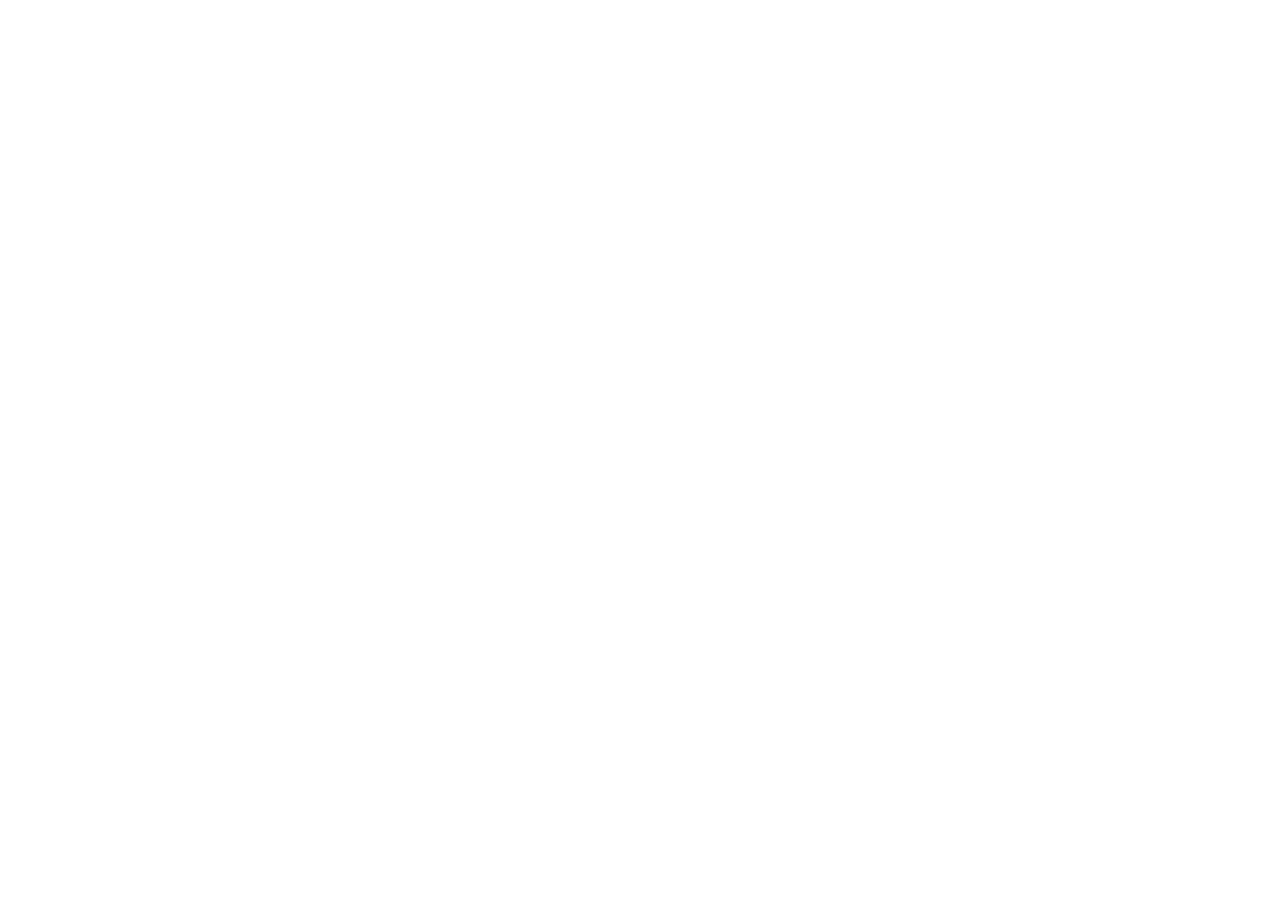
==== index.html @ 2840e65f "提交文件" ====
<!DOCTYPE html>
<html lang="en">
<head>
  <meta charset="UTF-8">
  <meta http-equiv="X-UA-Compatible" content="IE=edge">
  <meta name="viewport" content="width=device-width, initial-scale=1.0">
  <title>Document</title>
</head>
<body>
  
</body>
</html>
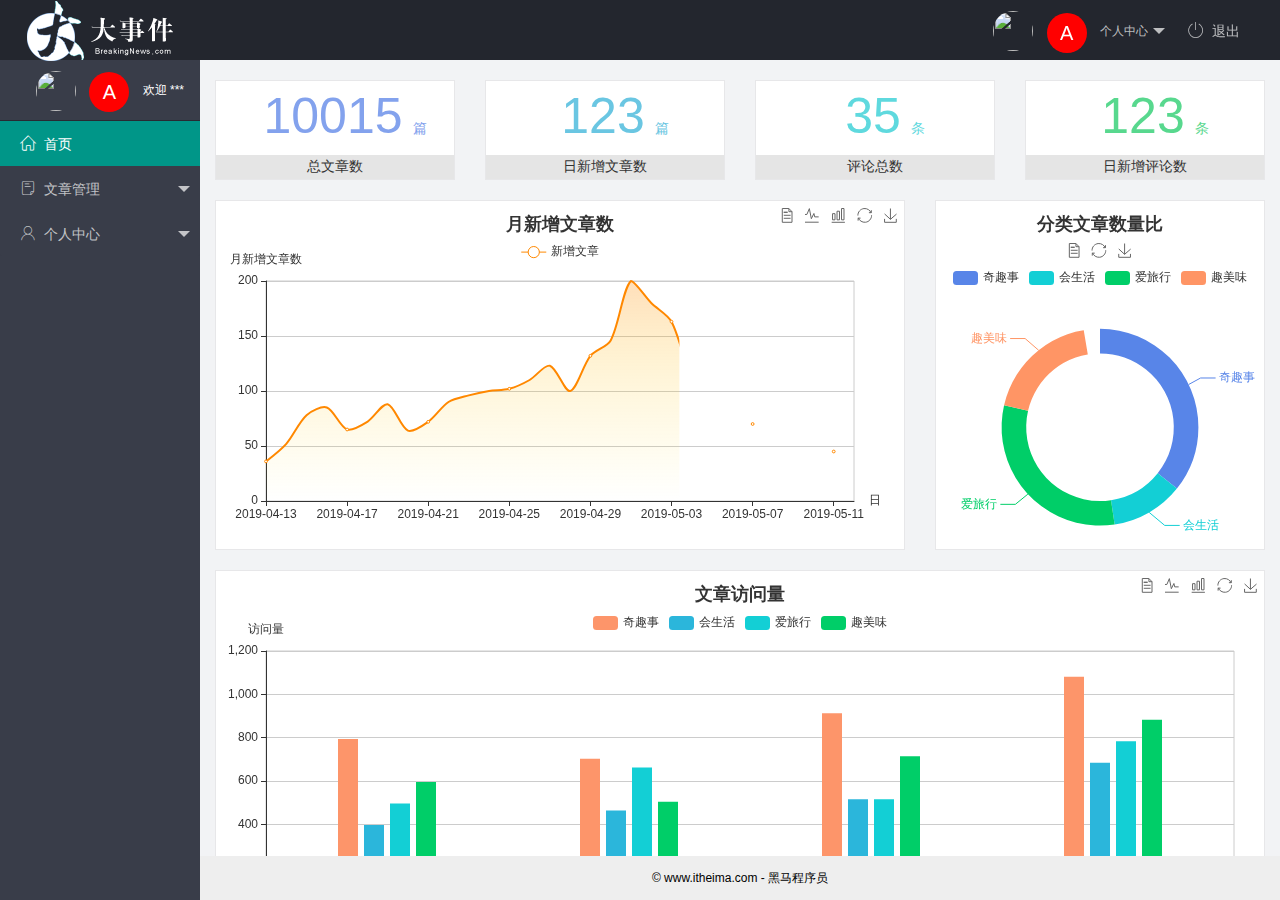
==== commit 682df6d6: "完成了主页功能的开发" ====
--- a/index.html
+++ b/index.html
@@ -1,12 +1,106 @@
 <!DOCTYPE html>
 <html lang="en">
+
 <head>
-  <meta charset="UTF-8">
-  <meta http-equiv="X-UA-Compatible" content="IE=edge">
-  <meta name="viewport" content="width=device-width, initial-scale=1.0">
-  <title>Document</title>
+  <meta charset="UTF-8" />
+  <meta name="viewport" content="width=device-width, initial-scale=1.0" />
+  <title>后台主页</title>
+  <!-- 导入 layui 的样式表 -->
+  <link rel="stylesheet" href="/assets/lib/layui/css/layui.css" />
+  <!-- 导入第三方图标库 -->
+  <link rel="stylesheet" href="/assets/fonts/iconfont.css" />
+  <!-- 导入自己的样式表 -->
+  <link rel="stylesheet" href="/assets/css/index.css" />
 </head>
-<body>
-  
+
+<body class="layui-layout-body">
+  <div class="layui-layout layui-layout-admin">
+    <div class="layui-header">
+      <div class="layui-logo">
+        <img src="/assets/images/logo.png" alt="" />
+      </div>
+      <!-- 头部区域（可配合layui已有的水平导航） -->
+      <ul class="layui-nav layui-layout-right">
+        <li class="layui-nav-item">
+          <a href="javascript:;" class="userinfo">
+            <img src="http://t.cn/RCzsdCq" class="layui-nav-img" />
+            <span class="text-avatar">A</span>
+            个人中心
+          </a>
+          <dl class="layui-nav-child">
+            <dd><a href="">基本资料</a></dd>
+            <dd><a href="">更换头像</a></dd>
+            <dd><a href="">重置密码</a></dd>
+          </dl>
+        </li>
+        <li class="layui-nav-item">
+          <a href="javascript:;" id="btnLogout"><span class="iconfont icon-tuichu"></span>退出</a>
+        </li>
+      </ul>
+    </div>
+
+    <div class="layui-side layui-bg-black">
+      <div class="layui-side-scroll">
+        <div class="userinfo">
+          <img src="http://t.cn/RCzsdCq" class="layui-nav-img" />
+          <span class="text-avatar">A</span>
+          <span id="welcome">欢迎 ***</span>
+        </div>
+        <!-- 左侧导航区域（可配合layui已有的垂直导航） -->
+        <ul class="layui-nav layui-nav-tree" lay-shrink="all">
+          <li class="layui-nav-item layui-this">
+            <a href="/home/dashboard.html" target="fm"><span class="iconfont icon-home"></span>首页</a>
+          </li>
+          <li class="layui-nav-item">
+            <a class="" href="javascript:;"><span class="iconfont icon-16"></span>文章管理</a>
+            <dl class="layui-nav-child">
+              <dd>
+                <a href="javascript:;"><i class="layui-icon layui-icon-app"></i>文章类别</a>
+              </dd>
+              <dd>
+                <a href="javascript:;"><i class="layui-icon layui-icon-app"></i>文章列表</a>
+              </dd>
+              <dd>
+                <a href="javascript:;"><i class="layui-icon layui-icon-app"></i>发布文章</a>
+              </dd>
+            </dl>
+          </li>
+          <li class="layui-nav-item">
+            <a href="javascript:;"><span class="iconfont icon-user"></span>个人中心</a>
+            <dl class="layui-nav-child">
+              <dd>
+                <a href="javascript:;"><i class="layui-icon layui-icon-app"></i>基本资料</a>
+              </dd>
+              <dd>
+                <a href="javascript:;"><i class="layui-icon layui-icon-app"></i>更换头像</a>
+              </dd>
+              <dd>
+                <a href="javascript:;"><i class="layui-icon layui-icon-app"></i>重置密码</a>
+              </dd>
+            </dl>
+          </li>
+        </ul>
+      </div>
+    </div>
+
+    <div class="layui-body">
+      <!-- 内容主体区域 -->
+      <iframe name="fm" src="/home/dashboard.html" frameborder="0"></iframe>
+    </div>
+
+    <div class="layui-footer">
+      <!-- 底部固定区域 -->
+      © www.itheima.com - 黑马程序员
+    </div>
+  </div>
+  <!-- 导入 layui 的JS文件 -->
+  <script src="/assets/lib/layui/layui.all.js"></script>
+  <!-- 导入JQuery文件 -->
+  <script src="/assets/lib/jquery.js"></script>
+  <!-- 导入APIJS -->
+  <script src="/assets/js/baseAPI.js"></script>
+  <!-- 导入自己的JS文件 -->
+  <script src="/assets/js/index.js"></script>
 </body>
+
 </html>--- a/assets/lib/layui/css/layui.css
+++ b/assets/lib/layui/css/layui.css
@@ -0,0 +1,2 @@
+/** layui-v2.5.5 MIT License By https://www.layui.com */
+ .layui-inline,img{display:inline-block;vertical-align:middle}h1,h2,h3,h4,h5,h6{font-weight:400}.layui-edge,.layui-header,.layui-inline,.layui-main{position:relative}.layui-body,.layui-edge,.layui-elip{overflow:hidden}.layui-btn,.layui-edge,.layui-inline,img{vertical-align:middle}.layui-btn,.layui-disabled,.layui-icon,.layui-unselect{-moz-user-select:none;-webkit-user-select:none;-ms-user-select:none}.layui-elip,.layui-form-checkbox span,.layui-form-pane .layui-form-label{text-overflow:ellipsis;white-space:nowrap}.layui-breadcrumb,.layui-tree-btnGroup{visibility:hidden}blockquote,body,button,dd,div,dl,dt,form,h1,h2,h3,h4,h5,h6,input,li,ol,p,pre,td,textarea,th,ul{margin:0;padding:0;-webkit-tap-highlight-color:rgba(0,0,0,0)}a:active,a:hover{outline:0}img{border:none}li{list-style:none}table{border-collapse:collapse;border-spacing:0}h4,h5,h6{font-size:100%}button,input,optgroup,option,select,textarea{font-family:inherit;font-size:inherit;font-style:inherit;font-weight:inherit;outline:0}pre{white-space:pre-wrap;white-space:-moz-pre-wrap;white-space:-pre-wrap;white-space:-o-pre-wrap;word-wrap:break-word}body{line-height:24px;font:14px Helvetica Neue,Helvetica,PingFang SC,Tahoma,Arial,sans-serif}hr{height:1px;margin:10px 0;border:0;clear:both}a{color:#333;text-decoration:none}a:hover{color:#777}a cite{font-style:normal;*cursor:pointer}.layui-border-box,.layui-border-box *{box-sizing:border-box}.layui-box,.layui-box *{box-sizing:content-box}.layui-clear{clear:both;*zoom:1}.layui-clear:after{content:'\20';clear:both;*zoom:1;display:block;height:0}.layui-inline{*display:inline;*zoom:1}.layui-edge{display:inline-block;width:0;height:0;border-width:6px;border-style:dashed;border-color:transparent}.layui-edge-top{top:-4px;border-bottom-color:#999;border-bottom-style:solid}.layui-edge-right{border-left-color:#999;border-left-style:solid}.layui-edge-bottom{top:2px;border-top-color:#999;border-top-style:solid}.layui-edge-left{border-right-color:#999;border-right-style:solid}.layui-disabled,.layui-disabled:hover{color:#d2d2d2!important;cursor:not-allowed!important}.layui-circle{border-radius:100%}.layui-show{display:block!important}.layui-hide{display:none!important}@font-face{font-family:layui-icon;src:url(../font/iconfont.eot?v=250);src:url(../font/iconfont.eot?v=250#iefix) format('embedded-opentype'),url(../font/iconfont.woff2?v=250) format('woff2'),url(../font/iconfont.woff?v=250) format('woff'),url(../font/iconfont.ttf?v=250) format('truetype'),url(../font/iconfont.svg?v=250#layui-icon) format('svg')}.layui-icon{font-family:layui-icon!important;font-size:16px;font-style:normal;-webkit-font-smoothing:antialiased;-moz-osx-font-smoothing:grayscale}.layui-icon-reply-fill:before{content:"\e611"}.layui-icon-set-fill:before{content:"\e614"}.layui-icon-menu-fill:before{content:"\e60f"}.layui-icon-search:before{content:"\e615"}.layui-icon-share:before{content:"\e641"}.layui-icon-set-sm:before{content:"\e620"}.layui-icon-engine:before{content:"\e628"}.layui-icon-close:before{content:"\1006"}.layui-icon-close-fill:before{content:"\1007"}.layui-icon-chart-screen:before{content:"\e629"}.layui-icon-star:before{content:"\e600"}.layui-icon-circle-dot:before{content:"\e617"}.layui-icon-chat:before{content:"\e606"}.layui-icon-release:before{content:"\e609"}.layui-icon-list:before{content:"\e60a"}.layui-icon-chart:before{content:"\e62c"}.layui-icon-ok-circle:before{content:"\1005"}.layui-icon-layim-theme:before{content:"\e61b"}.layui-icon-table:before{content:"\e62d"}.layui-icon-right:before{content:"\e602"}.layui-icon-left:before{content:"\e603"}.layui-icon-cart-simple:before{content:"\e698"}.layui-icon-face-cry:before{content:"\e69c"}.layui-icon-face-smile:before{content:"\e6af"}.layui-icon-survey:before{content:"\e6b2"}.layui-icon-tree:before{content:"\e62e"}.layui-icon-upload-circle:before{content:"\e62f"}.layui-icon-add-circle:before{content:"\e61f"}.layui-icon-download-circle:before{content:"\e601"}.layui-icon-templeate-1:before{content:"\e630"}.layui-icon-util:before{content:"\e631"}.layui-icon-face-surprised:before{content:"\e664"}.layui-icon-edit:before{content:"\e642"}.layui-icon-speaker:before{content:"\e645"}.layui-icon-down:before{content:"\e61a"}.layui-icon-file:before{content:"\e621"}.layui-icon-layouts:before{content:"\e632"}.layui-icon-rate-half:before{content:"\e6c9"}.layui-icon-add-circle-fine:before{content:"\e608"}.layui-icon-prev-circle:before{content:"\e633"}.layui-icon-read:before{content:"\e705"}.layui-icon-404:before{content:"\e61c"}.layui-icon-carousel:before{content:"\e634"}.layui-icon-help:before{content:"\e607"}.layui-icon-code-circle:before{content:"\e635"}.layui-icon-water:before{content:"\e636"}.layui-icon-username:before{content:"\e66f"}.layui-icon-find-fill:before{content:"\e670"}.layui-icon-about:before{content:"\e60b"}.layui-icon-location:before{content:"\e715"}.layui-icon-up:before{content:"\e619"}.layui-icon-pause:before{content:"\e651"}.layui-icon-date:before{content:"\e637"}.layui-icon-layim-uploadfile:before{content:"\e61d"}.layui-icon-delete:before{content:"\e640"}.layui-icon-play:before{content:"\e652"}.layui-icon-top:before{content:"\e604"}.layui-icon-friends:before{content:"\e612"}.layui-icon-refresh-3:before{content:"\e9aa"}.layui-icon-ok:before{content:"\e605"}.layui-icon-layer:before{content:"\e638"}.layui-icon-face-smile-fine:before{content:"\e60c"}.layui-icon-dollar:before{content:"\e659"}.layui-icon-group:before{content:"\e613"}.layui-icon-layim-download:before{content:"\e61e"}.layui-icon-picture-fine:before{content:"\e60d"}.layui-icon-link:before{content:"\e64c"}.layui-icon-diamond:before{content:"\e735"}.layui-icon-log:before{content:"\e60e"}.layui-icon-rate-solid:before{content:"\e67a"}.layui-icon-fonts-del:before{content:"\e64f"}.layui-icon-unlink:before{content:"\e64d"}.layui-icon-fonts-clear:before{content:"\e639"}.layui-icon-triangle-r:before{content:"\e623"}.layui-icon-circle:before{content:"\e63f"}.layui-icon-radio:before{content:"\e643"}.layui-icon-align-center:before{content:"\e647"}.layui-icon-align-right:before{content:"\e648"}.layui-icon-align-left:before{content:"\e649"}.layui-icon-loading-1:before{content:"\e63e"}.layui-icon-return:before{content:"\e65c"}.layui-icon-fonts-strong:before{content:"\e62b"}.layui-icon-upload:before{content:"\e67c"}.layui-icon-dialogue:before{content:"\e63a"}.layui-icon-video:before{content:"\e6ed"}.layui-icon-headset:before{content:"\e6fc"}.layui-icon-cellphone-fine:before{content:"\e63b"}.layui-icon-add-1:before{content:"\e654"}.layui-icon-face-smile-b:before{content:"\e650"}.layui-icon-fonts-html:before{content:"\e64b"}.layui-icon-form:before{content:"\e63c"}.layui-icon-cart:before{content:"\e657"}.layui-icon-camera-fill:before{content:"\e65d"}.layui-icon-tabs:before{content:"\e62a"}.layui-icon-fonts-code:before{content:"\e64e"}.layui-icon-fire:before{content:"\e756"}.layui-icon-set:before{content:"\e716"}.layui-icon-fonts-u:before{content:"\e646"}.layui-icon-triangle-d:before{content:"\e625"}.layui-icon-tips:before{content:"\e702"}.layui-icon-picture:before{content:"\e64a"}.layui-icon-more-vertical:before{content:"\e671"}.layui-icon-flag:before{content:"\e66c"}.layui-icon-loading:before{content:"\e63d"}.layui-icon-fonts-i:before{content:"\e644"}.layui-icon-refresh-1:before{content:"\e666"}.layui-icon-rmb:before{content:"\e65e"}.layui-icon-home:before{content:"\e68e"}.layui-icon-user:before{content:"\e770"}.layui-icon-notice:before{content:"\e667"}.layui-icon-login-weibo:before{content:"\e675"}.layui-icon-voice:before{content:"\e688"}.layui-icon-upload-drag:before{content:"\e681"}.layui-icon-login-qq:before{content:"\e676"}.layui-icon-snowflake:before{content:"\e6b1"}.layui-icon-file-b:before{content:"\e655"}.layui-icon-template:before{content:"\e663"}.layui-icon-auz:before{content:"\e672"}.layui-icon-console:before{content:"\e665"}.layui-icon-app:before{content:"\e653"}.layui-icon-prev:before{content:"\e65a"}.layui-icon-website:before{content:"\e7ae"}.layui-icon-next:before{content:"\e65b"}.layui-icon-component:before{content:"\e857"}.layui-icon-more:before{content:"\e65f"}.layui-icon-login-wechat:before{content:"\e677"}.layui-icon-shrink-right:before{content:"\e668"}.layui-icon-spread-left:before{content:"\e66b"}.layui-icon-camera:before{content:"\e660"}.layui-icon-note:before{content:"\e66e"}.layui-icon-refresh:before{content:"\e669"}.layui-icon-female:before{content:"\e661"}.layui-icon-male:before{content:"\e662"}.layui-icon-password:before{content:"\e673"}.layui-icon-senior:before{content:"\e674"}.layui-icon-theme:before{content:"\e66a"}.layui-icon-tread:before{content:"\e6c5"}.layui-icon-praise:before{content:"\e6c6"}.layui-icon-star-fill:before{content:"\e658"}.layui-icon-rate:before{content:"\e67b"}.layui-icon-template-1:before{content:"\e656"}.layui-icon-vercode:before{content:"\e679"}.layui-icon-cellphone:before{content:"\e678"}.layui-icon-screen-full:before{content:"\e622"}.layui-icon-screen-restore:before{content:"\e758"}.layui-icon-cols:before{content:"\e610"}.layui-icon-export:before{content:"\e67d"}.layui-icon-print:before{content:"\e66d"}.layui-icon-slider:before{content:"\e714"}.layui-icon-addition:before{content:"\e624"}.layui-icon-subtraction:before{content:"\e67e"}.layui-icon-service:before{content:"\e626"}.layui-icon-transfer:before{content:"\e691"}.layui-main{width:1140px;margin:0 auto}.layui-header{z-index:1000;height:60px}.layui-header a:hover{transition:all .5s;-webkit-transition:all .5s}.layui-side{position:fixed;left:0;top:0;bottom:0;z-index:999;width:200px;overflow-x:hidden}.layui-side-scroll{position:relative;width:220px;height:100%;overflow-x:hidden}.layui-body{position:absolute;left:200px;right:0;top:0;bottom:0;z-index:998;width:auto;overflow-y:auto;box-sizing:border-box}.layui-layout-body{overflow:hidden}.layui-layout-admin .layui-header{background-color:#23262E}.layui-layout-admin .layui-side{top:60px;width:200px;overflow-x:hidden}.layui-layout-admin .layui-body{position:fixed;top:60px;bottom:44px}.layui-layout-admin .layui-main{width:auto;margin:0 15px}.layui-layout-admin .layui-footer{position:fixed;left:200px;right:0;bottom:0;height:44px;line-height:44px;padding:0 15px;background-color:#eee}.layui-layout-admin .layui-logo{position:absolute;left:0;top:0;width:200px;height:100%;line-height:60px;text-align:center;color:#009688;font-size:16px}.layui-layout-admin .layui-header .layui-nav{background:0 0}.layui-layout-left{position:absolute!important;left:200px;top:0}.layui-layout-right{position:absolute!important;right:0;top:0}.layui-container{position:relative;margin:0 auto;padding:0 15px;box-sizing:border-box}.layui-fluid{position:relative;margin:0 auto;padding:0 15px}.layui-row:after,.layui-row:before{content:'';display:block;clear:both}.layui-col-lg1,.layui-col-lg10,.layui-col-lg11,.layui-col-lg12,.layui-col-lg2,.layui-col-lg3,.layui-col-lg4,.layui-col-lg5,.layui-col-lg6,.layui-col-lg7,.layui-col-lg8,.layui-col-lg9,.layui-col-md1,.layui-col-md10,.layui-col-md11,.layui-col-md12,.layui-col-md2,.layui-col-md3,.layui-col-md4,.layui-col-md5,.layui-col-md6,.layui-col-md7,.layui-col-md8,.layui-col-md9,.layui-col-sm1,.layui-col-sm10,.layui-col-sm11,.layui-col-sm12,.layui-col-sm2,.layui-col-sm3,.layui-col-sm4,.layui-col-sm5,.layui-col-sm6,.layui-col-sm7,.layui-col-sm8,.layui-col-sm9,.layui-col-xs1,.layui-col-xs10,.layui-col-xs11,.layui-col-xs12,.layui-col-xs2,.layui-col-xs3,.layui-col-xs4,.layui-col-xs5,.layui-col-xs6,.layui-col-xs7,.layui-col-xs8,.layui-col-xs9{position:relative;display:block;box-sizing:border-box}.layui-col-xs1,.layui-col-xs10,.layui-col-xs11,.layui-col-xs12,.layui-col-xs2,.layui-col-xs3,.layui-col-xs4,.layui-col-xs5,.layui-col-xs6,.layui-col-xs7,.layui-col-xs8,.layui-col-xs9{float:left}.layui-col-xs1{width:8.33333333%}.layui-col-xs2{width:16.66666667%}.layui-col-xs3{width:25%}.layui-col-xs4{width:33.33333333%}.layui-col-xs5{width:41.66666667%}.layui-col-xs6{width:50%}.layui-col-xs7{width:58.33333333%}.layui-col-xs8{width:66.66666667%}.layui-col-xs9{width:75%}.layui-col-xs10{width:83.33333333%}.layui-col-xs11{width:91.66666667%}.layui-col-xs12{width:100%}.layui-col-xs-offset1{margin-left:8.33333333%}.layui-col-xs-offset2{margin-left:16.66666667%}.layui-col-xs-offset3{margin-left:25%}.layui-col-xs-offset4{margin-left:33.33333333%}.layui-col-xs-offset5{margin-left:41.66666667%}.layui-col-xs-offset6{margin-left:50%}.layui-col-xs-offset7{margin-left:58.33333333%}.layui-col-xs-offset8{margin-left:66.66666667%}.layui-col-xs-offset9{margin-left:75%}.layui-col-xs-offset10{margin-left:83.33333333%}.layui-col-xs-offset11{margin-left:91.66666667%}.layui-col-xs-offset12{margin-left:100%}@media screen and (max-width:768px){.layui-hide-xs{display:none!important}.layui-show-xs-block{display:block!important}.layui-show-xs-inline{display:inline!important}.layui-show-xs-inline-block{display:inline-block!important}}@media screen and (min-width:768px){.layui-container{width:750px}.layui-hide-sm{display:none!important}.layui-show-sm-block{display:block!important}.layui-show-sm-inline{display:inline!important}.layui-show-sm-inline-block{display:inline-block!important}.layui-col-sm1,.layui-col-sm10,.layui-col-sm11,.layui-col-sm12,.layui-col-sm2,.layui-col-sm3,.layui-col-sm4,.layui-col-sm5,.layui-col-sm6,.layui-col-sm7,.layui-col-sm8,.layui-col-sm9{float:left}.layui-col-sm1{width:8.33333333%}.layui-col-sm2{width:16.66666667%}.layui-col-sm3{width:25%}.layui-col-sm4{width:33.33333333%}.layui-col-sm5{width:41.66666667%}.layui-col-sm6{width:50%}.layui-col-sm7{width:58.33333333%}.layui-col-sm8{width:66.66666667%}.layui-col-sm9{width:75%}.layui-col-sm10{width:83.33333333%}.layui-col-sm11{width:91.66666667%}.layui-col-sm12{width:100%}.layui-col-sm-offset1{margin-left:8.33333333%}.layui-col-sm-offset2{margin-left:16.66666667%}.layui-col-sm-offset3{margin-left:25%}.layui-col-sm-offset4{margin-left:33.33333333%}.layui-col-sm-offset5{margin-left:41.66666667%}.layui-col-sm-offset6{margin-left:50%}.layui-col-sm-offset7{margin-left:58.33333333%}.layui-col-sm-offset8{margin-left:66.66666667%}.layui-col-sm-offset9{margin-left:75%}.layui-col-sm-offset10{margin-left:83.33333333%}.layui-col-sm-offset11{margin-left:91.66666667%}.layui-col-sm-offset12{margin-left:100%}}@media screen and (min-width:992px){.layui-container{width:970px}.layui-hide-md{display:none!important}.layui-show-md-block{display:block!important}.layui-show-md-inline{display:inline!important}.layui-show-md-inline-block{display:inline-block!important}.layui-col-md1,.layui-col-md10,.layui-col-md11,.layui-col-md12,.layui-col-md2,.layui-col-md3,.layui-col-md4,.layui-col-md5,.layui-col-md6,.layui-col-md7,.layui-col-md8,.layui-col-md9{float:left}.layui-col-md1{width:8.33333333%}.layui-col-md2{width:16.66666667%}.layui-col-md3{width:25%}.layui-col-md4{width:33.33333333%}.layui-col-md5{width:41.66666667%}.layui-col-md6{width:50%}.layui-col-md7{width:58.33333333%}.layui-col-md8{width:66.66666667%}.layui-col-md9{width:75%}.layui-col-md10{width:83.33333333%}.layui-col-md11{width:91.66666667%}.layui-col-md12{width:100%}.layui-col-md-offset1{margin-left:8.33333333%}.layui-col-md-offset2{margin-left:16.66666667%}.layui-col-md-offset3{margin-left:25%}.layui-col-md-offset4{margin-left:33.33333333%}.layui-col-md-offset5{margin-left:41.66666667%}.layui-col-md-offset6{margin-left:50%}.layui-col-md-offset7{margin-left:58.33333333%}.layui-col-md-offset8{margin-left:66.66666667%}.layui-col-md-offset9{margin-left:75%}.layui-col-md-offset10{margin-left:83.33333333%}.layui-col-md-offset11{margin-left:91.66666667%}.layui-col-md-offset12{margin-left:100%}}@media screen and (min-width:1200px){.layui-container{width:1170px}.layui-hide-lg{display:none!important}.layui-show-lg-block{display:block!important}.layui-show-lg-inline{display:inline!important}.layui-show-lg-inline-block{display:inline-block!important}.layui-col-lg1,.layui-col-lg10,.layui-col-lg11,.layui-col-lg12,.layui-col-lg2,.layui-col-lg3,.layui-col-lg4,.layui-col-lg5,.layui-col-lg6,.layui-col-lg7,.layui-col-lg8,.layui-col-lg9{float:left}.layui-col-lg1{width:8.33333333%}.layui-col-lg2{width:16.66666667%}.layui-col-lg3{width:25%}.layui-col-lg4{width:33.33333333%}.layui-col-lg5{width:41.66666667%}.layui-col-lg6{width:50%}.layui-col-lg7{width:58.33333333%}.layui-col-lg8{width:66.66666667%}.layui-col-lg9{width:75%}.layui-col-lg10{width:83.33333333%}.layui-col-lg11{width:91.66666667%}.layui-col-lg12{width:100%}.layui-col-lg-offset1{margin-left:8.33333333%}.layui-col-lg-offset2{margin-left:16.66666667%}.layui-col-lg-offset3{margin-left:25%}.layui-col-lg-offset4{margin-left:33.33333333%}.layui-col-lg-offset5{margin-left:41.66666667%}.layui-col-lg-offset6{margin-left:50%}.layui-col-lg-offset7{margin-left:58.33333333%}.layui-col-lg-offset8{margin-left:66.66666667%}.layui-col-lg-offset9{margin-left:75%}.layui-col-lg-offset10{margin-left:83.33333333%}.layui-col-lg-offset11{margin-left:91.66666667%}.layui-col-lg-offset12{margin-left:100%}}.layui-col-space1{margin:-.5px}.layui-col-space1>*{padding:.5px}.layui-col-space3{margin:-1.5px}.layui-col-space3>*{padding:1.5px}.layui-col-space5{margin:-2.5px}.layui-col-space5>*{padding:2.5px}.layui-col-space8{margin:-3.5px}.layui-col-space8>*{padding:3.5px}.layui-col-space10{margin:-5px}.layui-col-space10>*{padding:5px}.layui-col-space12{margin:-6px}.layui-col-space12>*{padding:6px}.layui-col-space15{margin:-7.5px}.layui-col-space15>*{padding:7.5px}.layui-col-space18{margin:-9px}.layui-col-space18>*{padding:9px}.layui-col-space20{margin:-10px}.layui-col-space20>*{padding:10px}.layui-col-space22{margin:-11px}.layui-col-space22>*{padding:11px}.layui-col-space25{margin:-12.5px}.layui-col-space25>*{padding:12.5px}.layui-col-space30{margin:-15px}.layui-col-space30>*{padding:15px}.layui-btn,.layui-input,.layui-select,.layui-textarea,.layui-upload-button{outline:0;-webkit-appearance:none;transition:all .3s;-webkit-transition:all .3s;box-sizing:border-box}.layui-elem-quote{margin-bottom:10px;padding:15px;line-height:22px;border-left:5px solid #009688;border-radius:0 2px 2px 0;background-color:#f2f2f2}.layui-quote-nm{border-style:solid;border-width:1px 1px 1px 5px;background:0 0}.layui-elem-field{margin-bottom:10px;padding:0;border-width:1px;border-style:solid}.layui-elem-field legend{margin-left:20px;padding:0 10px;font-size:20px;font-weight:300}.layui-field-title{margin:10px 0 20px;border-width:1px 0 0}.layui-field-box{padding:10px 15px}.layui-field-title .layui-field-box{padding:10px 0}.layui-progress{position:relative;height:6px;border-radius:20px;background-color:#e2e2e2}.layui-progress-bar{position:absolute;left:0;top:0;width:0;max-width:100%;height:6px;border-radius:20px;text-align:right;background-color:#5FB878;transition:all .3s;-webkit-transition:all .3s}.layui-progress-big,.layui-progress-big .layui-progress-bar{height:18px;line-height:18px}.layui-progress-text{position:relative;top:-20px;line-height:18px;font-size:12px;color:#666}.layui-progress-big .layui-progress-text{position:static;padding:0 10px;color:#fff}.layui-collapse{border-width:1px;border-style:solid;border-radius:2px}.layui-colla-content,.layui-colla-item{border-top-width:1px;border-top-style:solid}.layui-colla-item:first-child{border-top:none}.layui-colla-title{position:relative;height:42px;line-height:42px;padding:0 15px 0 35px;color:#333;background-color:#f2f2f2;cursor:pointer;font-size:14px;overflow:hidden}.layui-colla-content{display:none;padding:10px 15px;line-height:22px;color:#666}.layui-colla-icon{position:absolute;left:15px;top:0;font-size:14px}.layui-card{margin-bottom:15px;border-radius:2px;background-color:#fff;box-shadow:0 1px 2px 0 rgba(0,0,0,.05)}.layui-card:last-child{margin-bottom:0}.layui-card-header{position:relative;height:42px;line-height:42px;padding:0 15px;border-bottom:1px solid #f6f6f6;color:#333;border-radius:2px 2px 0 0;font-size:14px}.layui-bg-black,.layui-bg-blue,.layui-bg-cyan,.layui-bg-green,.layui-bg-orange,.layui-bg-red{color:#fff!important}.layui-card-body{position:relative;padding:10px 15px;line-height:24px}.layui-card-body[pad15]{padding:15px}.layui-card-body[pad20]{padding:20px}.layui-card-body .layui-table{margin:5px 0}.layui-card .layui-tab{margin:0}.layui-panel-window{position:relative;padding:15px;border-radius:0;border-top:5px solid #E6E6E6;background-color:#fff}.layui-auxiliar-moving{position:fixed;left:0;right:0;top:0;bottom:0;width:100%;height:100%;background:0 0;z-index:9999999999}.layui-form-label,.layui-form-mid,.layui-form-select,.layui-input-block,.layui-input-inline,.layui-textarea{position:relative}.layui-bg-red{background-color:#FF5722!important}.layui-bg-orange{background-color:#FFB800!important}.layui-bg-green{background-color:#009688!important}.layui-bg-cyan{background-color:#2F4056!important}.layui-bg-blue{background-color:#1E9FFF!important}.layui-bg-black{background-color:#393D49!important}.layui-bg-gray{background-color:#eee!important;color:#666!important}.layui-badge-rim,.layui-colla-content,.layui-colla-item,.layui-collapse,.layui-elem-field,.layui-form-pane .layui-form-item[pane],.layui-form-pane .layui-form-label,.layui-input,.layui-layedit,.layui-layedit-tool,.layui-quote-nm,.layui-select,.layui-tab-bar,.layui-tab-card,.layui-tab-title,.layui-tab-title .layui-this:after,.layui-textarea{border-color:#e6e6e6}.layui-timeline-item:before,hr{background-color:#e6e6e6}.layui-text{line-height:22px;font-size:14px;color:#666}.layui-text h1,.layui-text h2,.layui-text h3{font-weight:500;color:#333}.layui-text h1{font-size:30px}.layui-text h2{font-size:24px}.layui-text h3{font-size:18px}.layui-text a:not(.layui-btn){color:#01AAED}.layui-text a:not(.layui-btn):hover{text-decoration:underline}.layui-text ul{padding:5px 0 5px 15px}.layui-text ul li{margin-top:5px;list-style-type:disc}.layui-text em,.layui-word-aux{color:#999!important;padding:0 5px!important}.layui-btn{display:inline-block;height:38px;line-height:38px;padding:0 18px;background-color:#009688;color:#fff;white-space:nowrap;text-align:center;font-size:14px;border:none;border-radius:2px;cursor:pointer}.layui-btn:hover{opacity:.8;filter:alpha(opacity=80);color:#fff}.layui-btn:active{opacity:1;filter:alpha(opacity=100)}.layui-btn+.layui-btn{margin-left:10px}.layui-btn-container{font-size:0}.layui-btn-container .layui-btn{margin-right:10px;margin-bottom:10px}.layui-btn-container .layui-btn+.layui-btn{margin-left:0}.layui-table .layui-btn-container .layui-btn{margin-bottom:9px}.layui-btn-radius{border-radius:100px}.layui-btn .layui-icon{margin-right:3px;font-size:18px;vertical-align:bottom;vertical-align:middle\9}.layui-btn-primary{border:1px solid #C9C9C9;background-color:#fff;color:#555}.layui-btn-primary:hover{border-color:#009688;color:#333}.layui-btn-normal{background-color:#1E9FFF}.layui-btn-warm{background-color:#FFB800}.layui-btn-danger{background-color:#FF5722}.layui-btn-checked{background-color:#5FB878}.layui-btn-disabled,.layui-btn-disabled:active,.layui-btn-disabled:hover{border:1px solid #e6e6e6;background-color:#FBFBFB;color:#C9C9C9;cursor:not-allowed;opacity:1}.layui-btn-lg{height:44px;line-height:44px;padding:0 25px;font-size:16px}.layui-btn-sm{height:30px;line-height:30px;padding:0 10px;font-size:12px}.layui-btn-sm i{font-size:16px!important}.layui-btn-xs{height:22px;line-height:22px;padding:0 5px;font-size:12px}.layui-btn-xs i{font-size:14px!important}.layui-btn-group{display:inline-block;vertical-align:middle;font-size:0}.layui-btn-group .layui-btn{margin-left:0!important;margin-right:0!important;border-left:1px solid rgba(255,255,255,.5);border-radius:0}.layui-btn-group .layui-btn-primary{border-left:none}.layui-btn-group .layui-btn-primary:hover{border-color:#C9C9C9;color:#009688}.layui-btn-group .layui-btn:first-child{border-left:none;border-radius:2px 0 0 2px}.layui-btn-group .layui-btn-primary:first-child{border-left:1px solid #c9c9c9}.layui-btn-group .layui-btn:last-child{border-radius:0 2px 2px 0}.layui-btn-group .layui-btn+.layui-btn{margin-left:0}.layui-btn-group+.layui-btn-group{margin-left:10px}.layui-btn-fluid{width:100%}.layui-input,.layui-select,.layui-textarea{height:38px;line-height:1.3;line-height:38px\9;border-width:1px;border-style:solid;background-color:#fff;border-radius:2px}.layui-input::-webkit-input-placeholder,.layui-select::-webkit-input-placeholder,.layui-textarea::-webkit-input-placeholder{line-height:1.3}.layui-input,.layui-textarea{display:block;width:100%;padding-left:10px}.layui-input:hover,.layui-textarea:hover{border-color:#D2D2D2!important}.layui-input:focus,.layui-textarea:focus{border-color:#C9C9C9!important}.layui-textarea{min-height:100px;height:auto;line-height:20px;padding:6px 10px;resize:vertical}.layui-select{padding:0 10px}.layui-form input[type=checkbox],.layui-form input[type=radio],.layui-form select{display:none}.layui-form [lay-ignore]{display:initial}.layui-form-item{margin-bottom:15px;clear:both;*zoom:1}.layui-form-item:after{content:'\20';clear:both;*zoom:1;display:block;height:0}.layui-form-label{float:left;display:block;padding:9px 15px;width:80px;font-weight:400;line-height:20px;text-align:right}.layui-form-label-col{display:block;float:none;padding:9px 0;line-height:20px;text-align:left}.layui-form-item .layui-inline{margin-bottom:5px;margin-right:10px}.layui-input-block{margin-left:110px;min-height:36px}.layui-input-inline{display:inline-block;vertical-align:middle}.layui-form-item .layui-input-inline{float:left;width:190px;margin-right:10px}.layui-form-text .layui-input-inline{width:auto}.layui-form-mid{float:left;display:block;padding:9px 0!important;line-height:20px;margin-right:10px}.layui-form-danger+.layui-form-select .layui-input,.layui-form-danger:focus{border-color:#FF5722!important}.layui-form-select .layui-input{padding-right:30px;cursor:pointer}.layui-form-select .layui-edge{position:absolute;right:10px;top:50%;margin-top:-3px;cursor:pointer;border-width:6px;border-top-color:#c2c2c2;border-top-style:solid;transition:all .3s;-webkit-transition:all .3s}.layui-form-select dl{display:none;position:absolute;left:0;top:42px;padding:5px 0;z-index:899;min-width:100%;border:1px solid #d2d2d2;max-height:300px;overflow-y:auto;background-color:#fff;border-radius:2px;box-shadow:0 2px 4px rgba(0,0,0,.12);box-sizing:border-box}.layui-form-select dl dd,.layui-form-select dl dt{padding:0 10px;line-height:36px;white-space:nowrap;overflow:hidden;text-overflow:ellipsis}.layui-form-select dl dt{font-size:12px;color:#999}.layui-form-select dl dd{cursor:pointer}.layui-form-select dl dd:hover{background-color:#f2f2f2;-webkit-transition:.5s all;transition:.5s all}.layui-form-select .layui-select-group dd{padding-left:20px}.layui-form-select dl dd.layui-select-tips{padding-left:10px!important;color:#999}.layui-form-select dl dd.layui-this{background-color:#5FB878;color:#fff}.layui-form-checkbox,.layui-form-select dl dd.layui-disabled{background-color:#fff}.layui-form-selected dl{display:block}.layui-form-checkbox,.layui-form-checkbox *,.layui-form-switch{display:inline-block;vertical-align:middle}.layui-form-selected .layui-edge{margin-top:-9px;-webkit-transform:rotate(180deg);transform:rotate(180deg);margin-top:-3px\9}:root .layui-form-selected .layui-edge{margin-top:-9px\0/IE9}.layui-form-selectup dl{top:auto;bottom:42px}.layui-select-none{margin:5px 0;text-align:center;color:#999}.layui-select-disabled .layui-disabled{border-color:#eee!important}.layui-select-disabled .layui-edge{border-top-color:#d2d2d2}.layui-form-checkbox{position:relative;height:30px;line-height:30px;margin-right:10px;padding-right:30px;cursor:pointer;font-size:0;-webkit-transition:.1s linear;transition:.1s linear;box-sizing:border-box}.layui-form-checkbox span{padding:0 10px;height:100%;font-size:14px;border-radius:2px 0 0 2px;background-color:#d2d2d2;color:#fff;overflow:hidden}.layui-form-checkbox:hover span{background-color:#c2c2c2}.layui-form-checkbox i{position:absolute;right:0;top:0;width:30px;height:28px;border:1px solid #d2d2d2;border-left:none;border-radius:0 2px 2px 0;color:#fff;font-size:20px;text-align:center}.layui-form-checkbox:hover i{border-color:#c2c2c2;color:#c2c2c2}.layui-form-checked,.layui-form-checked:hover{border-color:#5FB878}.layui-form-checked span,.layui-form-checked:hover span{background-color:#5FB878}.layui-form-checked i,.layui-form-checked:hover i{color:#5FB878}.layui-form-item .layui-form-checkbox{margin-top:4px}.layui-form-checkbox[lay-skin=primary]{height:auto!important;line-height:normal!important;min-width:18px;min-height:18px;border:none!important;margin-right:0;padding-left:28px;padding-right:0;background:0 0}.layui-form-checkbox[lay-skin=primary] span{padding-left:0;padding-right:15px;line-height:18px;background:0 0;color:#666}.layui-form-checkbox[lay-skin=primary] i{right:auto;left:0;width:16px;height:16px;line-height:16px;border:1px solid #d2d2d2;font-size:12px;border-radius:2px;background-color:#fff;-webkit-transition:.1s linear;transition:.1s linear}.layui-form-checkbox[lay-skin=primary]:hover i{border-color:#5FB878;color:#fff}.layui-form-checked[lay-skin=primary] i{border-color:#5FB878!important;background-color:#5FB878;color:#fff}.layui-checkbox-disbaled[lay-skin=primary] span{background:0 0!important;color:#c2c2c2}.layui-checkbox-disbaled[lay-skin=primary]:hover i{border-color:#d2d2d2}.layui-form-item .layui-form-checkbox[lay-skin=primary]{margin-top:10px}.layui-form-switch{position:relative;height:22px;line-height:22px;min-width:35px;padding:0 5px;margin-top:8px;border:1px solid #d2d2d2;border-radius:20px;cursor:pointer;background-color:#fff;-webkit-transition:.1s linear;transition:.1s linear}.layui-form-switch i{position:absolute;left:5px;top:3px;width:16px;height:16px;border-radius:20px;background-color:#d2d2d2;-webkit-transition:.1s linear;transition:.1s linear}.layui-form-switch em{position:relative;top:0;width:25px;margin-left:21px;padding:0!important;text-align:center!important;color:#999!important;font-style:normal!important;font-size:12px}.layui-form-onswitch{border-color:#5FB878;background-color:#5FB878}.layui-checkbox-disbaled,.layui-checkbox-disbaled i{border-color:#e2e2e2!important}.layui-form-onswitch i{left:100%;margin-left:-21px;background-color:#fff}.layui-form-onswitch em{margin-left:5px;margin-right:21px;color:#fff!important}.layui-checkbox-disbaled span{background-color:#e2e2e2!important}.layui-checkbox-disbaled:hover i{color:#fff!important}[lay-radio]{display:none}.layui-form-radio,.layui-form-radio *{display:inline-block;vertical-align:middle}.layui-form-radio{line-height:28px;margin:6px 10px 0 0;padding-right:10px;cursor:pointer;font-size:0}.layui-form-radio *{font-size:14px}.layui-form-radio>i{margin-right:8px;font-size:22px;color:#c2c2c2}.layui-form-radio>i:hover,.layui-form-radioed>i{color:#5FB878}.layui-radio-disbaled>i{color:#e2e2e2!important}.layui-form-pane .layui-form-label{width:110px;padding:8px 15px;height:38px;line-height:20px;border-width:1px;border-style:solid;border-radius:2px 0 0 2px;text-align:center;background-color:#FBFBFB;overflow:hidden;box-sizing:border-box}.layui-form-pane .layui-input-inline{margin-left:-1px}.layui-form-pane .layui-input-block{margin-left:110px;left:-1px}.layui-form-pane .layui-input{border-radius:0 2px 2px 0}.layui-form-pane .layui-form-text .layui-form-label{float:none;width:100%;border-radius:2px;box-sizing:border-box;text-align:left}.layui-form-pane .layui-form-text .layui-input-inline{display:block;margin:0;top:-1px;clear:both}.layui-form-pane .layui-form-text .layui-input-block{margin:0;left:0;top:-1px}.layui-form-pane .layui-form-text .layui-textarea{min-height:100px;border-radius:0 0 2px 2px}.layui-form-pane .layui-form-checkbox{margin:4px 0 4px 10px}.layui-form-pane .layui-form-radio,.layui-form-pane .layui-form-switch{margin-top:6px;margin-left:10px}.layui-form-pane .layui-form-item[pane]{position:relative;border-width:1px;border-style:solid}.layui-form-pane .layui-form-item[pane] .layui-form-label{position:absolute;left:0;top:0;height:100%;border-width:0 1px 0 0}.layui-form-pane .layui-form-item[pane] .layui-input-inline{margin-left:110px}@media screen and (max-width:450px){.layui-form-item .layui-form-label{text-overflow:ellipsis;overflow:hidden;white-space:nowrap}.layui-form-item .layui-inline{display:block;margin-right:0;margin-bottom:20px;clear:both}.layui-form-item .layui-inline:after{content:'\20';clear:both;display:block;height:0}.layui-form-item .layui-input-inline{display:block;float:none;left:-3px;width:auto;margin:0 0 10px 112px}.layui-form-item .layui-input-inline+.layui-form-mid{margin-left:110px;top:-5px;padding:0}.layui-form-item .layui-form-checkbox{margin-right:5px;margin-bottom:5px}}.layui-layedit{border-width:1px;border-style:solid;border-radius:2px}.layui-layedit-tool{padding:3px 5px;border-bottom-width:1px;border-bottom-style:solid;font-size:0}.layedit-tool-fixed{position:fixed;top:0;border-top:1px solid #e2e2e2}.layui-layedit-tool .layedit-tool-mid,.layui-layedit-tool .layui-icon{display:inline-block;vertical-align:middle;text-align:center;font-size:14px}.layui-layedit-tool .layui-icon{position:relative;width:32px;height:30px;line-height:30px;margin:3px 5px;color:#777;cursor:pointer;border-radius:2px}.layui-layedit-tool .layui-icon:hover{color:#393D49}.layui-layedit-tool .layui-icon:active{color:#000}.layui-layedit-tool .layedit-tool-active{background-color:#e2e2e2;color:#000}.layui-layedit-tool .layui-disabled,.layui-layedit-tool .layui-disabled:hover{color:#d2d2d2;cursor:not-allowed}.layui-layedit-tool .layedit-tool-mid{width:1px;height:18px;margin:0 10px;background-color:#d2d2d2}.layedit-tool-html{width:50px!important;font-size:30px!important}.layedit-tool-b,.layedit-tool-code,.layedit-tool-help{font-size:16px!important}.layedit-tool-d,.layedit-tool-face,.layedit-tool-image,.layedit-tool-unlink{font-size:18px!important}.layedit-tool-image input{position:absolute;font-size:0;left:0;top:0;width:100%;height:100%;opacity:.01;filter:Alpha(opacity=1);cursor:pointer}.layui-layedit-iframe iframe{display:block;width:100%}#LAY_layedit_code{overflow:hidden}.layui-laypage{display:inline-block;*display:inline;*zoom:1;vertical-align:middle;margin:10px 0;font-size:0}.layui-laypage>a:first-child,.layui-laypage>a:first-child em{border-radius:2px 0 0 2px}.layui-laypage>a:last-child,.layui-laypage>a:last-child em{border-radius:0 2px 2px 0}.layui-laypage>:first-child{margin-left:0!important}.layui-laypage>:last-child{margin-right:0!important}.layui-laypage a,.layui-laypage button,.layui-laypage input,.layui-laypage select,.layui-laypage span{border:1px solid #e2e2e2}.layui-laypage a,.layui-laypage span{display:inline-block;*display:inline;*zoom:1;vertical-align:middle;padding:0 15px;height:28px;line-height:28px;margin:0 -1px 5px 0;background-color:#fff;color:#333;font-size:12px}.layui-flow-more a *,.layui-laypage input,.layui-table-view select[lay-ignore]{display:inline-block}.layui-laypage a:hover{color:#009688}.layui-laypage em{font-style:normal}.layui-laypage .layui-laypage-spr{color:#999;font-weight:700}.layui-laypage a{text-decoration:none}.layui-laypage .layui-laypage-curr{position:relative}.layui-laypage .layui-laypage-curr em{position:relative;color:#fff}.layui-laypage .layui-laypage-curr .layui-laypage-em{position:absolute;left:-1px;top:-1px;padding:1px;width:100%;height:100%;background-color:#009688}.layui-laypage-em{border-radius:2px}.layui-laypage-next em,.layui-laypage-prev em{font-family:Sim sun;font-size:16px}.layui-laypage .layui-laypage-count,.layui-laypage .layui-laypage-limits,.layui-laypage .layui-laypage-refresh,.layui-laypage .layui-laypage-skip{margin-left:10px;margin-right:10px;padding:0;border:none}.layui-laypage .layui-laypage-limits,.layui-laypage .layui-laypage-refresh{vertical-align:top}.layui-laypage .layui-laypage-refresh i{font-size:18px;cursor:pointer}.layui-laypage select{height:22px;padding:3px;border-radius:2px;cursor:pointer}.layui-laypage .layui-laypage-skip{height:30px;line-height:30px;color:#999}.layui-laypage button,.layui-laypage input{height:30px;line-height:30px;border-radius:2px;vertical-align:top;background-color:#fff;box-sizing:border-box}.layui-laypage input{width:40px;margin:0 10px;padding:0 3px;text-align:center}.layui-laypage input:focus,.layui-laypage select:focus{border-color:#009688!important}.layui-laypage button{margin-left:10px;padding:0 10px;cursor:pointer}.layui-table,.layui-table-view{margin:10px 0}.layui-flow-more{margin:10px 0;text-align:center;color:#999;font-size:14px}.layui-flow-more a{height:32px;line-height:32px}.layui-flow-more a *{vertical-align:top}.layui-flow-more a cite{padding:0 20px;border-radius:3px;background-color:#eee;color:#333;font-style:normal}.layui-flow-more a cite:hover{opacity:.8}.layui-flow-more a i{font-size:30px;color:#737383}.layui-table{width:100%;background-color:#fff;color:#666}.layui-table tr{transition:all .3s;-webkit-transition:all .3s}.layui-table th{text-align:left;font-weight:400}.layui-table tbody tr:hover,.layui-table thead tr,.layui-table-click,.layui-table-header,.layui-table-hover,.layui-table-mend,.layui-table-patch,.layui-table-tool,.layui-table-total,.layui-table-total tr,.layui-table[lay-even] tr:nth-child(even){background-color:#f2f2f2}.layui-table td,.layui-table th,.layui-table-col-set,.layui-table-fixed-r,.layui-table-grid-down,.layui-table-header,.layui-table-page,.layui-table-tips-main,.layui-table-tool,.layui-table-total,.layui-table-view,.layui-table[lay-skin=line],.layui-table[lay-skin=row]{border-width:1px;border-style:solid;border-color:#e6e6e6}.layui-table td,.layui-table th{position:relative;padding:9px 15px;min-height:20px;line-height:20px;font-size:14px}.layui-table[lay-skin=line] td,.layui-table[lay-skin=line] th{border-width:0 0 1px}.layui-table[lay-skin=row] td,.layui-table[lay-skin=row] th{border-width:0 1px 0 0}.layui-table[lay-skin=nob] td,.layui-table[lay-skin=nob] th{border:none}.layui-table img{max-width:100px}.layui-table[lay-size=lg] td,.layui-table[lay-size=lg] th{padding:15px 30px}.layui-table-view .layui-table[lay-size=lg] .layui-table-cell{height:40px;line-height:40px}.layui-table[lay-size=sm] td,.layui-table[lay-size=sm] th{font-size:12px;padding:5px 10px}.layui-table-view .layui-table[lay-size=sm] .layui-table-cell{height:20px;line-height:20px}.layui-table[lay-data]{display:none}.layui-table-box{position:relative;overflow:hidden}.layui-table-view .layui-table{position:relative;width:auto;margin:0}.layui-table-view .layui-table[lay-skin=line]{border-width:0 1px 0 0}.layui-table-view .layui-table[lay-skin=row]{border-width:0 0 1px}.layui-table-view .layui-table td,.layui-table-view .layui-table th{padding:5px 0;border-top:none;border-left:none}.layui-table-view .layui-table th.layui-unselect .layui-table-cell span{cursor:pointer}.layui-table-view .layui-table td{cursor:default}.layui-table-view .layui-table td[data-edit=text]{cursor:text}.layui-table-view .layui-form-checkbox[lay-skin=primary] i{width:18px;height:18px}.layui-table-view .layui-form-radio{line-height:0;padding:0}.layui-table-view .layui-form-radio>i{margin:0;font-size:20px}.layui-table-init{position:absolute;left:0;top:0;width:100%;height:100%;text-align:center;z-index:110}.layui-table-init .layui-icon{position:absolute;left:50%;top:50%;margin:-15px 0 0 -15px;font-size:30px;color:#c2c2c2}.layui-table-header{border-width:0 0 1px;overflow:hidden}.layui-table-header .layui-table{margin-bottom:-1px}.layui-table-tool .layui-inline[lay-event]{position:relative;width:26px;height:26px;padding:5px;line-height:16px;margin-right:10px;text-align:center;color:#333;border:1px solid #ccc;cursor:pointer;-webkit-transition:.5s all;transition:.5s all}.layui-table-tool .layui-inline[lay-event]:hover{border:1px solid #999}.layui-table-tool-temp{padding-right:120px}.layui-table-tool-self{position:absolute;right:17px;top:10px}.layui-table-tool .layui-table-tool-self .layui-inline[lay-event]{margin:0 0 0 10px}.layui-table-tool-panel{position:absolute;top:29px;left:-1px;padding:5px 0;min-width:150px;min-height:40px;border:1px solid #d2d2d2;text-align:left;overflow-y:auto;background-color:#fff;box-shadow:0 2px 4px rgba(0,0,0,.12)}.layui-table-cell,.layui-table-tool-panel li{overflow:hidden;text-overflow:ellipsis;white-space:nowrap}.layui-table-tool-panel li{padding:0 10px;line-height:30px;-webkit-transition:.5s all;transition:.5s all}.layui-table-tool-panel li .layui-form-checkbox[lay-skin=primary]{width:100%;padding-left:28px}.layui-table-tool-panel li:hover{background-color:#f2f2f2}.layui-table-tool-panel li .layui-form-checkbox[lay-skin=primary] i{position:absolute;left:0;top:0}.layui-table-tool-panel li .layui-form-checkbox[lay-skin=primary] span{padding:0}.layui-table-tool .layui-table-tool-self .layui-table-tool-panel{left:auto;right:-1px}.layui-table-col-set{position:absolute;right:0;top:0;width:20px;height:100%;border-width:0 0 0 1px;background-color:#fff}.layui-table-sort{width:10px;height:20px;margin-left:5px;cursor:pointer!important}.layui-table-sort .layui-edge{position:absolute;left:5px;border-width:5px}.layui-table-sort .layui-table-sort-asc{top:3px;border-top:none;border-bottom-style:solid;border-bottom-color:#b2b2b2}.layui-table-sort .layui-table-sort-asc:hover{border-bottom-color:#666}.layui-table-sort .layui-table-sort-desc{bottom:5px;border-bottom:none;border-top-style:solid;border-top-color:#b2b2b2}.layui-table-sort .layui-table-sort-desc:hover{border-top-color:#666}.layui-table-sort[lay-sort=asc] .layui-table-sort-asc{border-bottom-color:#000}.layui-table-sort[lay-sort=desc] .layui-table-sort-desc{border-top-color:#000}.layui-table-cell{height:28px;line-height:28px;padding:0 15px;position:relative;box-sizing:border-box}.layui-table-cell .layui-form-checkbox[lay-skin=primary]{top:-1px;padding:0}.layui-table-cell .layui-table-link{color:#01AAED}.laytable-cell-checkbox,.laytable-cell-numbers,.laytable-cell-radio,.laytable-cell-space{padding:0;text-align:center}.layui-table-body{position:relative;overflow:auto;margin-right:-1px;margin-bottom:-1px}.layui-table-body .layui-none{line-height:26px;padding:15px;text-align:center;color:#999}.layui-table-fixed{position:absolute;left:0;top:0;z-index:101}.layui-table-fixed .layui-table-body{overflow:hidden}.layui-table-fixed-l{box-shadow:0 -1px 8px rgba(0,0,0,.08)}.layui-table-fixed-r{left:auto;right:-1px;border-width:0 0 0 1px;box-shadow:-1px 0 8px rgba(0,0,0,.08)}.layui-table-fixed-r .layui-table-header{position:relative;overflow:visible}.layui-table-mend{position:absolute;right:-49px;top:0;height:100%;width:50px}.layui-table-tool{position:relative;z-index:890;width:100%;min-height:50px;line-height:30px;padding:10px 15px;border-width:0 0 1px}.layui-table-tool .layui-btn-container{margin-bottom:-10px}.layui-table-page,.layui-table-total{border-width:1px 0 0;margin-bottom:-1px;overflow:hidden}.layui-table-page{position:relative;width:100%;padding:7px 7px 0;height:41px;font-size:12px;white-space:nowrap}.layui-table-page>div{height:26px}.layui-table-page .layui-laypage{margin:0}.layui-table-page .layui-laypage a,.layui-table-page .layui-laypage span{height:26px;line-height:26px;margin-bottom:10px;border:none;background:0 0}.layui-table-page .layui-laypage a,.layui-table-page .layui-laypage span.layui-laypage-curr{padding:0 12px}.layui-table-page .layui-laypage span{margin-left:0;padding:0}.layui-table-page .layui-laypage .layui-laypage-prev{margin-left:-7px!important}.layui-table-page .layui-laypage .layui-laypage-curr .layui-laypage-em{left:0;top:0;padding:0}.layui-table-page .layui-laypage button,.layui-table-page .layui-laypage input{height:26px;line-height:26px}.layui-table-page .layui-laypage input{width:40px}.layui-table-page .layui-laypage button{padding:0 10px}.layui-table-page select{height:18px}.layui-table-patch .layui-table-cell{padding:0;width:30px}.layui-table-edit{position:absolute;left:0;top:0;width:100%;height:100%;padding:0 14px 1px;border-radius:0;box-shadow:1px 1px 20px rgba(0,0,0,.15)}.layui-table-edit:focus{border-color:#5FB878!important}select.layui-table-edit{padding:0 0 0 10px;border-color:#C9C9C9}.layui-table-view .layui-form-checkbox,.layui-table-view .layui-form-radio,.layui-table-view .layui-form-switch{top:0;margin:0;box-sizing:content-box}.layui-table-view .layui-form-checkbox{top:-1px;height:26px;line-height:26px}.layui-table-view .layui-form-checkbox i{height:26px}.layui-table-grid .layui-table-cell{overflow:visible}.layui-table-grid-down{position:absolute;top:0;right:0;width:26px;height:100%;padding:5px 0;border-width:0 0 0 1px;text-align:center;background-color:#fff;color:#999;cursor:pointer}.layui-table-grid-down .layui-icon{position:absolute;top:50%;left:50%;margin:-8px 0 0 -8px}.layui-table-grid-down:hover{background-color:#fbfbfb}body .layui-table-tips .layui-layer-content{background:0 0;padding:0;box-shadow:0 1px 6px rgba(0,0,0,.12)}.layui-table-tips-main{margin:-44px 0 0 -1px;max-height:150px;padding:8px 15px;font-size:14px;overflow-y:scroll;background-color:#fff;color:#666}.layui-table-tips-c{position:absolute;right:-3px;top:-13px;width:20px;height:20px;padding:3px;cursor:pointer;background-color:#666;border-radius:50%;color:#fff}.layui-table-tips-c:hover{background-color:#777}.layui-table-tips-c:before{position:relative;right:-2px}.layui-upload-file{display:none!important;opacity:.01;filter:Alpha(opacity=1)}.layui-upload-drag,.layui-upload-form,.layui-upload-wrap{display:inline-block}.layui-upload-list{margin:10px 0}.layui-upload-choose{padding:0 10px;color:#999}.layui-upload-drag{position:relative;padding:30px;border:1px dashed #e2e2e2;background-color:#fff;text-align:center;cursor:pointer;color:#999}.layui-upload-drag .layui-icon{font-size:50px;color:#009688}.layui-upload-drag[lay-over]{border-color:#009688}.layui-upload-iframe{position:absolute;width:0;height:0;border:0;visibility:hidden}.layui-upload-wrap{position:relative;vertical-align:middle}.layui-upload-wrap .layui-upload-file{display:block!important;position:absolute;left:0;top:0;z-index:10;font-size:100px;width:100%;height:100%;opacity:.01;filter:Alpha(opacity=1);cursor:pointer}.layui-transfer-active,.layui-transfer-box{display:inline-block;vertical-align:middle}.layui-transfer-box,.layui-transfer-header,.layui-transfer-search{border-width:0;border-style:solid;border-color:#e6e6e6}.layui-transfer-box{position:relative;border-width:1px;width:200px;height:360px;border-radius:2px;background-color:#fff}.layui-transfer-box .layui-form-checkbox{width:100%;margin:0!important}.layui-transfer-header{height:38px;line-height:38px;padding:0 10px;border-bottom-width:1px}.layui-transfer-search{position:relative;padding:10px;border-bottom-width:1px}.layui-transfer-search .layui-input{height:32px;padding-left:30px;font-size:12px}.layui-transfer-search .layui-icon-search{position:absolute;left:20px;top:50%;margin-top:-8px;color:#666}.layui-transfer-active{margin:0 15px}.layui-transfer-active .layui-btn{display:block;margin:0;padding:0 15px;background-color:#5FB878;border-color:#5FB878;color:#fff}.layui-transfer-active .layui-btn-disabled{background-color:#FBFBFB;border-color:#e6e6e6;color:#C9C9C9}.layui-transfer-active .layui-btn:first-child{margin-bottom:15px}.layui-transfer-active .layui-btn .layui-icon{margin:0;font-size:14px!important}.layui-transfer-data{padding:5px 0;overflow:auto}.layui-transfer-data li{height:32px;line-height:32px;padding:0 10px}.layui-transfer-data li:hover{background-color:#f2f2f2;transition:.5s all}.layui-transfer-data .layui-none{padding:15px 10px;text-align:center;color:#999}.layui-nav{position:relative;padding:0 20px;background-color:#393D49;color:#fff;border-radius:2px;font-size:0;box-sizing:border-box}.layui-nav *{font-size:14px}.layui-nav .layui-nav-item{position:relative;display:inline-block;*display:inline;*zoom:1;vertical-align:middle;line-height:60px}.layui-nav .layui-nav-item a{display:block;padding:0 20px;color:#fff;color:rgba(255,255,255,.7);transition:all .3s;-webkit-transition:all .3s}.layui-nav .layui-this:after,.layui-nav-bar,.layui-nav-tree .layui-nav-itemed:after{position:absolute;left:0;top:0;width:0;height:5px;background-color:#5FB878;transition:all .2s;-webkit-transition:all .2s}.layui-nav-bar{z-index:1000}.layui-nav .layui-nav-item a:hover,.layui-nav .layui-this a{color:#fff}.layui-nav .layui-this:after{content:'';top:auto;bottom:0;width:100%}.layui-nav-img{width:30px;height:30px;margin-right:10px;border-radius:50%}.layui-nav .layui-nav-more{content:'';width:0;height:0;border-style:solid dashed dashed;border-color:#fff transparent transparent;overflow:hidden;cursor:pointer;transition:all .2s;-webkit-transition:all .2s;position:absolute;top:50%;right:3px;margin-top:-3px;border-width:6px;border-top-color:rgba(255,255,255,.7)}.layui-nav .layui-nav-mored,.layui-nav-itemed>a .layui-nav-more{margin-top:-9px;border-style:dashed dashed solid;border-color:transparent transparent #fff}.layui-nav-child{display:none;position:absolute;left:0;top:65px;min-width:100%;line-height:36px;padding:5px 0;box-shadow:0 2px 4px rgba(0,0,0,.12);border:1px solid #d2d2d2;background-color:#fff;z-index:100;border-radius:2px;white-space:nowrap}.layui-nav .layui-nav-child a{color:#333}.layui-nav .layui-nav-child a:hover{background-color:#f2f2f2;color:#000}.layui-nav-child dd{position:relative}.layui-nav .layui-nav-child dd.layui-this a,.layui-nav-child dd.layui-this{background-color:#5FB878;color:#fff}.layui-nav-child dd.layui-this:after{display:none}.layui-nav-tree{width:200px;padding:0}.layui-nav-tree .layui-nav-item{display:block;width:100%;line-height:45px}.layui-nav-tree .layui-nav-item a{position:relative;height:45px;line-height:45px;text-overflow:ellipsis;overflow:hidden;white-space:nowrap}.layui-nav-tree .layui-nav-item a:hover{background-color:#4E5465}.layui-nav-tree .layui-nav-bar{width:5px;height:0;background-color:#009688}.layui-nav-tree .layui-nav-child dd.layui-this,.layui-nav-tree .layui-nav-child dd.layui-this a,.layui-nav-tree .layui-this,.layui-nav-tree .layui-this>a,.layui-nav-tree .layui-this>a:hover{background-color:#009688;color:#fff}.layui-nav-tree .layui-this:after{display:none}.layui-nav-itemed>a,.layui-nav-tree .layui-nav-title a,.layui-nav-tree .layui-nav-title a:hover{color:#fff!important}.layui-nav-tree .layui-nav-child{position:relative;z-index:0;top:0;border:none;box-shadow:none}.layui-nav-tree .layui-nav-child a{height:40px;line-height:40px;color:#fff;color:rgba(255,255,255,.7)}.layui-nav-tree .layui-nav-child,.layui-nav-tree .layui-nav-child a:hover{background:0 0;color:#fff}.layui-nav-tree .layui-nav-more{right:10px}.layui-nav-itemed>.layui-nav-child{display:block;padding:0;background-color:rgba(0,0,0,.3)!important}.layui-nav-itemed>.layui-nav-child>.layui-this>.layui-nav-child{display:block}.layui-nav-side{position:fixed;top:0;bottom:0;left:0;overflow-x:hidden;z-index:999}.layui-bg-blue .layui-nav-bar,.layui-bg-blue .layui-nav-itemed:after,.layui-bg-blue .layui-this:after{background-color:#93D1FF}.layui-bg-blue .layui-nav-child dd.layui-this{background-color:#1E9FFF}.layui-bg-blue .layui-nav-itemed>a,.layui-nav-tree.layui-bg-blue .layui-nav-title a,.layui-nav-tree.layui-bg-blue .layui-nav-title a:hover{background-color:#007DDB!important}.layui-breadcrumb{font-size:0}.layui-breadcrumb>*{font-size:14px}.layui-breadcrumb a{color:#999!important}.layui-breadcrumb a:hover{color:#5FB878!important}.layui-breadcrumb a cite{color:#666;font-style:normal}.layui-breadcrumb span[lay-separator]{margin:0 10px;color:#999}.layui-tab{margin:10px 0;text-align:left!important}.layui-tab[overflow]>.layui-tab-title{overflow:hidden}.layui-tab-title{position:relative;left:0;height:40px;white-space:nowrap;font-size:0;border-bottom-width:1px;border-bottom-style:solid;transition:all .2s;-webkit-transition:all .2s}.layui-tab-title li{display:inline-block;*display:inline;*zoom:1;vertical-align:middle;font-size:14px;transition:all .2s;-webkit-transition:all .2s;position:relative;line-height:40px;min-width:65px;padding:0 15px;text-align:center;cursor:pointer}.layui-tab-title li a{display:block}.layui-tab-title .layui-this{color:#000}.layui-tab-title .layui-this:after{position:absolute;left:0;top:0;content:'';width:100%;height:41px;border-width:1px;border-style:solid;border-bottom-color:#fff;border-radius:2px 2px 0 0;box-sizing:border-box;pointer-events:none}.layui-tab-bar{position:absolute;right:0;top:0;z-index:10;width:30px;height:39px;line-height:39px;border-width:1px;border-style:solid;border-radius:2px;text-align:center;background-color:#fff;cursor:pointer}.layui-tab-bar .layui-icon{position:relative;display:inline-block;top:3px;transition:all .3s;-webkit-transition:all .3s}.layui-tab-item{display:none}.layui-tab-more{padding-right:30px;height:auto!important;white-space:normal!important}.layui-tab-more li.layui-this:after{border-bottom-color:#e2e2e2;border-radius:2px}.layui-tab-more .layui-tab-bar .layui-icon{top:-2px;top:3px\9;-webkit-transform:rotate(180deg);transform:rotate(180deg)}:root .layui-tab-more .layui-tab-bar .layui-icon{top:-2px\0/IE9}.layui-tab-content{padding:10px}.layui-tab-title li .layui-tab-close{position:relative;display:inline-block;width:18px;height:18px;line-height:20px;margin-left:8px;top:1px;text-align:center;font-size:14px;color:#c2c2c2;transition:all .2s;-webkit-transition:all .2s}.layui-tab-title li .layui-tab-close:hover{border-radius:2px;background-color:#FF5722;color:#fff}.layui-tab-brief>.layui-tab-title .layui-this{color:#009688}.layui-tab-brief>.layui-tab-more li.layui-this:after,.layui-tab-brief>.layui-tab-title .layui-this:after{border:none;border-radius:0;border-bottom:2px solid #5FB878}.layui-tab-brief[overflow]>.layui-tab-title .layui-this:after{top:-1px}.layui-tab-card{border-width:1px;border-style:solid;border-radius:2px;box-shadow:0 2px 5px 0 rgba(0,0,0,.1)}.layui-tab-card>.layui-tab-title{background-color:#f2f2f2}.layui-tab-card>.layui-tab-title li{margin-right:-1px;margin-left:-1px}.layui-tab-card>.layui-tab-title .layui-this{background-color:#fff}.layui-tab-card>.layui-tab-title .layui-this:after{border-top:none;border-width:1px;border-bottom-color:#fff}.layui-tab-card>.layui-tab-title .layui-tab-bar{height:40px;line-height:40px;border-radius:0;border-top:none;border-right:none}.layui-tab-card>.layui-tab-more .layui-this{background:0 0;color:#5FB878}.layui-tab-card>.layui-tab-more .layui-this:after{border:none}.layui-timeline{padding-left:5px}.layui-timeline-item{position:relative;padding-bottom:20px}.layui-timeline-axis{position:absolute;left:-5px;top:0;z-index:10;width:20px;height:20px;line-height:20px;background-color:#fff;color:#5FB878;border-radius:50%;text-align:center;cursor:pointer}.layui-timeline-axis:hover{color:#FF5722}.layui-timeline-item:before{content:'';position:absolute;left:5px;top:0;z-index:0;width:1px;height:100%}.layui-timeline-item:last-child:before{display:none}.layui-timeline-item:first-child:before{display:block}.layui-timeline-content{padding-left:25px}.layui-timeline-title{position:relative;margin-bottom:10px}.layui-badge,.layui-badge-dot,.layui-badge-rim{position:relative;display:inline-block;padding:0 6px;font-size:12px;text-align:center;background-color:#FF5722;color:#fff;border-radius:2px}.layui-badge{height:18px;line-height:18px}.layui-badge-dot{width:8px;height:8px;padding:0;border-radius:50%}.layui-badge-rim{height:18px;line-height:18px;border-width:1px;border-style:solid;background-color:#fff;color:#666}.layui-btn .layui-badge,.layui-btn .layui-badge-dot{margin-left:5px}.layui-nav .layui-badge,.layui-nav .layui-badge-dot{position:absolute;top:50%;margin:-8px 6px 0}.layui-tab-title .layui-badge,.layui-tab-title .layui-badge-dot{left:5px;top:-2px}.layui-carousel{position:relative;left:0;top:0;background-color:#f8f8f8}.layui-carousel>[carousel-item]{position:relative;width:100%;height:100%;overflow:hidden}.layui-carousel>[carousel-item]:before{position:absolute;content:'\e63d';left:50%;top:50%;width:100px;line-height:20px;margin:-10px 0 0 -50px;text-align:center;color:#c2c2c2;font-family:layui-icon!important;font-size:30px;font-style:normal;-webkit-font-smoothing:antialiased;-moz-osx-font-smoothing:grayscale}.layui-carousel>[carousel-item]>*{display:none;position:absolute;left:0;top:0;width:100%;height:100%;background-color:#f8f8f8;transition-duration:.3s;-webkit-transition-duration:.3s}.layui-carousel-updown>*{-webkit-transition:.3s ease-in-out up;transition:.3s ease-in-out up}.layui-carousel-arrow{display:none\9;opacity:0;position:absolute;left:10px;top:50%;margin-top:-18px;width:36px;height:36px;line-height:36px;text-align:center;font-size:20px;border:0;border-radius:50%;background-color:rgba(0,0,0,.2);color:#fff;-webkit-transition-duration:.3s;transition-duration:.3s;cursor:pointer}.layui-carousel-arrow[lay-type=add]{left:auto!important;right:10px}.layui-carousel:hover .layui-carousel-arrow[lay-type=add],.layui-carousel[lay-arrow=always] .layui-carousel-arrow[lay-type=add]{right:20px}.layui-carousel[lay-arrow=always] .layui-carousel-arrow{opacity:1;left:20px}.layui-carousel[lay-arrow=none] .layui-carousel-arrow{display:none}.layui-carousel-arrow:hover,.layui-carousel-ind ul:hover{background-color:rgba(0,0,0,.35)}.layui-carousel:hover .layui-carousel-arrow{display:block\9;opacity:1;left:20px}.layui-carousel-ind{position:relative;top:-35px;width:100%;line-height:0!important;text-align:center;font-size:0}.layui-carousel[lay-indicator=outside]{margin-bottom:30px}.layui-carousel[lay-indicator=outside] .layui-carousel-ind{top:10px}.layui-carousel[lay-indicator=outside] .layui-carousel-ind ul{background-color:rgba(0,0,0,.5)}.layui-carousel[lay-indicator=none] .layui-carousel-ind{display:none}.layui-carousel-ind ul{display:inline-block;padding:5px;background-color:rgba(0,0,0,.2);border-radius:10px;-webkit-transition-duration:.3s;transition-duration:.3s}.layui-carousel-ind li{display:inline-block;width:10px;height:10px;margin:0 3px;font-size:14px;background-color:#e2e2e2;background-color:rgba(255,255,255,.5);border-radius:50%;cursor:pointer;-webkit-transition-duration:.3s;transition-duration:.3s}.layui-carousel-ind li:hover{background-color:rgba(255,255,255,.7)}.layui-carousel-ind li.layui-this{background-color:#fff}.layui-carousel>[carousel-item]>.layui-carousel-next,.layui-carousel>[carousel-item]>.layui-carousel-prev,.layui-carousel>[carousel-item]>.layui-this{display:block}.layui-carousel>[carousel-item]>.layui-this{left:0}.layui-carousel>[carousel-item]>.layui-carousel-prev{left:-100%}.layui-carousel>[carousel-item]>.layui-carousel-next{left:100%}.layui-carousel>[carousel-item]>.layui-carousel-next.layui-carousel-left,.layui-carousel>[carousel-item]>.layui-carousel-prev.layui-carousel-right{left:0}.layui-carousel>[carousel-item]>.layui-this.layui-carousel-left{left:-100%}.layui-carousel>[carousel-item]>.layui-this.layui-carousel-right{left:100%}.layui-carousel[lay-anim=updown] .layui-carousel-arrow{left:50%!important;top:20px;margin:0 0 0 -18px}.layui-carousel[lay-anim=updown]>[carousel-item]>*,.layui-carousel[lay-anim=fade]>[carousel-item]>*{left:0!important}.layui-carousel[lay-anim=updown] .layui-carousel-arrow[lay-type=add]{top:auto!important;bottom:20px}.layui-carousel[lay-anim=updown] .layui-carousel-ind{position:absolute;top:50%;right:20px;width:auto;height:auto}.layui-carousel[lay-anim=updown] .layui-carousel-ind ul{padding:3px 5px}.layui-carousel[lay-anim=updown] .layui-carousel-ind li{display:block;margin:6px 0}.layui-carousel[lay-anim=updown]>[carousel-item]>.layui-this{top:0}.layui-carousel[lay-anim=updown]>[carousel-item]>.layui-carousel-prev{top:-100%}.layui-carousel[lay-anim=updown]>[carousel-item]>.layui-carousel-next{top:100%}.layui-carousel[lay-anim=updown]>[carousel-item]>.layui-carousel-next.layui-carousel-left,.layui-carousel[lay-anim=updown]>[carousel-item]>.layui-carousel-prev.layui-carousel-right{top:0}.layui-carousel[lay-anim=updown]>[carousel-item]>.layui-this.layui-carousel-left{top:-100%}.layui-carousel[lay-anim=updown]>[carousel-item]>.layui-this.layui-carousel-right{top:100%}.layui-carousel[lay-anim=fade]>[carousel-item]>.layui-carousel-next,.layui-carousel[lay-anim=fade]>[carousel-item]>.layui-carousel-prev{opacity:0}.layui-carousel[lay-anim=fade]>[carousel-item]>.layui-carousel-next.layui-carousel-left,.layui-carousel[lay-anim=fade]>[carousel-item]>.layui-carousel-prev.layui-carousel-right{opacity:1}.layui-carousel[lay-anim=fade]>[carousel-item]>.layui-this.layui-carousel-left,.layui-carousel[lay-anim=fade]>[carousel-item]>.layui-this.layui-carousel-right{opacity:0}.layui-fixbar{position:fixed;right:15px;bottom:15px;z-index:999999}.layui-fixbar li{width:50px;height:50px;line-height:50px;margin-bottom:1px;text-align:center;cursor:pointer;font-size:30px;background-color:#9F9F9F;color:#fff;border-radius:2px;opacity:.95}.layui-fixbar li:hover{opacity:.85}.layui-fixbar li:active{opacity:1}.layui-fixbar .layui-fixbar-top{display:none;font-size:40px}body .layui-util-face{border:none;background:0 0}body .layui-util-face .layui-layer-content{padding:0;background-color:#fff;color:#666;box-shadow:none}.layui-util-face .layui-layer-TipsG{display:none}.layui-util-face ul{position:relative;width:372px;padding:10px;border:1px solid #D9D9D9;background-color:#fff;box-shadow:0 0 20px rgba(0,0,0,.2)}.layui-util-face ul li{cursor:pointer;float:left;border:1px solid #e8e8e8;height:22px;width:26px;overflow:hidden;margin:-1px 0 0 -1px;padding:4px 2px;text-align:center}.layui-util-face ul li:hover{position:relative;z-index:2;border:1px solid #eb7350;background:#fff9ec}.layui-code{position:relative;margin:10px 0;padding:15px;line-height:20px;border:1px solid #ddd;border-left-width:6px;background-color:#F2F2F2;color:#333;font-family:Courier New;font-size:12px}.layui-rate,.layui-rate *{display:inline-block;vertical-align:middle}.layui-rate{padding:10px 5px 10px 0;font-size:0}.layui-rate li i.layui-icon{font-size:20px;color:#FFB800;margin-right:5px;transition:all .3s;-webkit-transition:all .3s}.layui-rate li i:hover{cursor:pointer;transform:scale(1.12);-webkit-transform:scale(1.12)}.layui-rate[readonly] li i:hover{cursor:default;transform:scale(1)}.layui-colorpicker{width:26px;height:26px;border:1px solid #e6e6e6;padding:5px;border-radius:2px;line-height:24px;display:inline-block;cursor:pointer;transition:all .3s;-webkit-transition:all .3s}.layui-colorpicker:hover{border-color:#d2d2d2}.layui-colorpicker.layui-colorpicker-lg{width:34px;height:34px;line-height:32px}.layui-colorpicker.layui-colorpicker-sm{width:24px;height:24px;line-height:22px}.layui-colorpicker.layui-colorpicker-xs{width:22px;height:22px;line-height:20px}.layui-colorpicker-trigger-bgcolor{display:block;background:url([data-uri]);border-radius:2px}.layui-colorpicker-trigger-span{display:block;height:100%;box-sizing:border-box;border:1px solid rgba(0,0,0,.15);border-radius:2px;text-align:center}.layui-colorpicker-trigger-i{display:inline-block;color:#FFF;font-size:12px}.layui-colorpicker-trigger-i.layui-icon-close{color:#999}.layui-colorpicker-main{position:absolute;z-index:66666666;width:280px;padding:7px;background:#FFF;border:1px solid #d2d2d2;border-radius:2px;box-shadow:0 2px 4px rgba(0,0,0,.12)}.layui-colorpicker-main-wrapper{height:180px;position:relative}.layui-colorpicker-basis{width:260px;height:100%;position:relative}.layui-colorpicker-basis-white{width:100%;height:100%;position:absolute;top:0;left:0;background:linear-gradient(90deg,#FFF,hsla(0,0%,100%,0))}.layui-colorpicker-basis-black{width:100%;height:100%;position:absolute;top:0;left:0;background:linear-gradient(0deg,#000,transparent)}.layui-colorpicker-basis-cursor{width:10px;height:10px;border:1px solid #FFF;border-radius:50%;position:absolute;top:-3px;right:-3px;cursor:pointer}.layui-colorpicker-side{position:absolute;top:0;right:0;width:12px;height:100%;background:linear-gradient(red,#FF0,#0F0,#0FF,#00F,#F0F,red)}.layui-colorpicker-side-slider{width:100%;height:5px;box-shadow:0 0 1px #888;box-sizing:border-box;background:#FFF;border-radius:1px;border:1px solid #f0f0f0;cursor:pointer;position:absolute;left:0}.layui-colorpicker-main-alpha{display:none;height:12px;margin-top:7px;background:url([data-uri])}.layui-colorpicker-alpha-bgcolor{height:100%;position:relative}.layui-colorpicker-alpha-slider{width:5px;height:100%;box-shadow:0 0 1px #888;box-sizing:border-box;background:#FFF;border-radius:1px;border:1px solid #f0f0f0;cursor:pointer;position:absolute;top:0}.layui-colorpicker-main-pre{padding-top:7px;font-size:0}.layui-colorpicker-pre{width:20px;height:20px;border-radius:2px;display:inline-block;margin-left:6px;margin-bottom:7px;cursor:pointer}.layui-colorpicker-pre:nth-child(11n+1){margin-left:0}.layui-colorpicker-pre-isalpha{background:url([data-uri])}.layui-colorpicker-pre.layui-this{box-shadow:0 0 3px 2px rgba(0,0,0,.15)}.layui-colorpicker-pre>div{height:100%;border-radius:2px}.layui-colorpicker-main-input{text-align:right;padding-top:7px}.layui-colorpicker-main-input .layui-btn-container .layui-btn{margin:0 0 0 10px}.layui-colorpicker-main-input div.layui-inline{float:left;margin-right:10px;font-size:14px}.layui-colorpicker-main-input input.layui-input{width:150px;height:30px;color:#666}.layui-slider{height:4px;background:#e2e2e2;border-radius:3px;position:relative;cursor:pointer}.layui-slider-bar{border-radius:3px;position:absolute;height:100%}.layui-slider-step{position:absolute;top:0;width:4px;height:4px;border-radius:50%;background:#FFF;-webkit-transform:translateX(-50%);transform:translateX(-50%)}.layui-slider-wrap{width:36px;height:36px;position:absolute;top:-16px;-webkit-transform:translateX(-50%);transform:translateX(-50%);z-index:10;text-align:center}.layui-slider-wrap-btn{width:12px;height:12px;border-radius:50%;background:#FFF;display:inline-block;vertical-align:middle;cursor:pointer;transition:.3s}.layui-slider-wrap:after{content:"";height:100%;display:inline-block;vertical-align:middle}.layui-slider-wrap-btn.layui-slider-hover,.layui-slider-wrap-btn:hover{transform:scale(1.2)}.layui-slider-wrap-btn.layui-disabled:hover{transform:scale(1)!important}.layui-slider-tips{position:absolute;top:-42px;z-index:66666666;white-space:nowrap;display:none;-webkit-transform:translateX(-50%);transform:translateX(-50%);color:#FFF;background:#000;border-radius:3px;height:25px;line-height:25px;padding:0 10px}.layui-slider-tips:after{content:'';position:absolute;bottom:-12px;left:50%;margin-left:-6px;width:0;height:0;border-width:6px;border-style:solid;border-color:#000 transparent transparent}.layui-slider-input{width:70px;height:32px;border:1px solid #e6e6e6;border-radius:3px;font-size:16px;line-height:32px;position:absolute;right:0;top:-15px}.layui-slider-input-btn{display:none;position:absolute;top:0;right:0;width:20px;height:100%;border-left:1px solid #d2d2d2}.layui-slider-input-btn i{cursor:pointer;position:absolute;right:0;bottom:0;width:20px;height:50%;font-size:12px;line-height:16px;text-align:center;color:#999}.layui-slider-input-btn i:first-child{top:0;border-bottom:1px solid #d2d2d2}.layui-slider-input-txt{height:100%;font-size:14px}.layui-slider-input-txt input{height:100%;border:none}.layui-slider-input-btn i:hover{color:#009688}.layui-slider-vertical{width:4px;margin-left:34px}.layui-slider-vertical .layui-slider-bar{width:4px}.layui-slider-vertical .layui-slider-step{top:auto;left:0;-webkit-transform:translateY(50%);transform:translateY(50%)}.layui-slider-vertical .layui-slider-wrap{top:auto;left:-16px;-webkit-transform:translateY(50%);transform:translateY(50%)}.layui-slider-vertical .layui-slider-tips{top:auto;left:2px}@media \0screen{.layui-slider-wrap-btn{margin-left:-20px}.layui-slider-vertical .layui-slider-wrap-btn{margin-left:0;margin-bottom:-20px}.layui-slider-vertical .layui-slider-tips{margin-left:-8px}.layui-slider>span{margin-left:8px}}.layui-tree{line-height:22px}.layui-tree .layui-form-checkbox{margin:0!important}.layui-tree-set{width:100%;position:relative}.layui-tree-pack{display:none;padding-left:20px;position:relative}.layui-tree-iconClick,.layui-tree-main{display:inline-block;vertical-align:middle}.layui-tree-line .layui-tree-pack{padding-left:27px}.layui-tree-line .layui-tree-set .layui-tree-set:after{content:'';position:absolute;top:14px;left:-9px;width:17px;height:0;border-top:1px dotted #c0c4cc}.layui-tree-entry{position:relative;padding:3px 0;height:20px;white-space:nowrap}.layui-tree-entry:hover{background-color:#eee}.layui-tree-line .layui-tree-entry:hover{background-color:rgba(0,0,0,0)}.layui-tree-line .layui-tree-entry:hover .layui-tree-txt{color:#999;text-decoration:underline;transition:.3s}.layui-tree-main{cursor:pointer;padding-right:10px}.layui-tree-line .layui-tree-set:before{content:'';position:absolute;top:0;left:-9px;width:0;height:100%;border-left:1px dotted #c0c4cc}.layui-tree-line .layui-tree-set.layui-tree-setLineShort:before{height:13px}.layui-tree-line .layui-tree-set.layui-tree-setHide:before{height:0}.layui-tree-iconClick{position:relative;height:20px;line-height:20px;margin:0 10px;color:#c0c4cc}.layui-tree-icon{height:12px;line-height:12px;width:12px;text-align:center;border:1px solid #c0c4cc}.layui-tree-iconClick .layui-icon{font-size:18px}.layui-tree-icon .layui-icon{font-size:12px;color:#666}.layui-tree-iconArrow{padding:0 5px}.layui-tree-iconArrow:after{content:'';position:absolute;left:4px;top:3px;z-index:100;width:0;height:0;border-width:5px;border-style:solid;border-color:transparent transparent transparent #c0c4cc;transition:.5s}.layui-tree-btnGroup,.layui-tree-editInput{position:relative;vertical-align:middle;display:inline-block}.layui-tree-spread>.layui-tree-entry>.layui-tree-iconClick>.layui-tree-iconArrow:after{transform:rotate(90deg) translate(3px,4px)}.layui-tree-txt{display:inline-block;vertical-align:middle;color:#555}.layui-tree-search{margin-bottom:15px;color:#666}.layui-tree-btnGroup .layui-icon{display:inline-block;vertical-align:middle;padding:0 2px;cursor:pointer}.layui-tree-btnGroup .layui-icon:hover{color:#999;transition:.3s}.layui-tree-entry:hover .layui-tree-btnGroup{visibility:visible}.layui-tree-editInput{height:20px;line-height:20px;padding:0 3px;border:none;background-color:rgba(0,0,0,.05)}.layui-tree-emptyText{text-align:center;color:#999}.layui-anim{-webkit-animation-duration:.3s;animation-duration:.3s;-webkit-animation-fill-mode:both;animation-fill-mode:both}.layui-anim.layui-icon{display:inline-block}.layui-anim-loop{-webkit-animation-iteration-count:infinite;animation-iteration-count:infinite}.layui-trans,.layui-trans a{transition:all .3s;-webkit-transition:all .3s}@-webkit-keyframes layui-rotate{from{-webkit-transform:rotate(0)}to{-webkit-transform:rotate(360deg)}}@keyframes layui-rotate{from{transform:rotate(0)}to{transform:rotate(360deg)}}.layui-anim-rotate{-webkit-animation-name:layui-rotate;animation-name:layui-rotate;-webkit-animation-duration:1s;animation-duration:1s;-webkit-animation-timing-function:linear;animation-timing-function:linear}@-webkit-keyframes layui-up{from{-webkit-transform:translate3d(0,100%,0);opacity:.3}to{-webkit-transform:translate3d(0,0,0);opacity:1}}@keyframes layui-up{from{transform:translate3d(0,100%,0);opacity:.3}to{transform:translate3d(0,0,0);opacity:1}}.layui-anim-up{-webkit-animation-name:layui-up;animation-name:layui-up}@-webkit-keyframes layui-upbit{from{-webkit-transform:translate3d(0,30px,0);opacity:.3}to{-webkit-transform:translate3d(0,0,0);opacity:1}}@keyframes layui-upbit{from{transform:translate3d(0,30px,0);opacity:.3}to{transform:translate3d(0,0,0);opacity:1}}.layui-anim-upbit{-webkit-animation-name:layui-upbit;animation-name:layui-upbit}@-webkit-keyframes layui-scale{0%{opacity:.3;-webkit-transform:scale(.5)}100%{opacity:1;-webkit-transform:scale(1)}}@keyframes layui-scale{0%{opacity:.3;-ms-transform:scale(.5);transform:scale(.5)}100%{opacity:1;-ms-transform:scale(1);transform:scale(1)}}.layui-anim-scale{-webkit-animation-name:layui-scale;animation-name:layui-scale}@-webkit-keyframes layui-scale-spring{0%{opacity:.5;-webkit-transform:scale(.5)}80%{opacity:.8;-webkit-transform:scale(1.1)}100%{opacity:1;-webkit-transform:scale(1)}}@keyframes layui-scale-spring{0%{opacity:.5;transform:scale(.5)}80%{opacity:.8;transform:scale(1.1)}100%{opacity:1;transform:scale(1)}}.layui-anim-scaleSpring{-webkit-animation-name:layui-scale-spring;animation-name:layui-scale-spring}@-webkit-keyframes layui-fadein{0%{opacity:0}100%{opacity:1}}@keyframes layui-fadein{0%{opacity:0}100%{opacity:1}}.layui-anim-fadein{-webkit-animation-name:layui-fadein;animation-name:layui-fadein}@-webkit-keyframes layui-fadeout{0%{opacity:1}100%{opacity:0}}@keyframes layui-fadeout{0%{opacity:1}100%{opacity:0}}.layui-anim-fadeout{-webkit-animation-name:layui-fadeout;animation-name:layui-fadeout}--- a/assets/fonts/iconfont.css
+++ b/assets/fonts/iconfont.css
@@ -0,0 +1,37 @@
+@font-face {font-family: "iconfont";
+  src: url('iconfont.eot?t=1576139966484'); /* IE9 */
+  src: url('iconfont.eot?t=1576139966484#iefix') format('embedded-opentype'), /* IE6-IE8 */
+  url('[data-uri]') format('woff2'),
+  url('iconfont.woff?t=1576139966484') format('woff'),
+  url('iconfont.ttf?t=1576139966484') format('truetype'), /* chrome, firefox, opera, Safari, Android, iOS 4.2+ */
+  url('iconfont.svg?t=1576139966484#iconfont') format('svg'); /* iOS 4.1- */
+}
+
+.iconfont {
+  font-family: "iconfont" !important;
+  font-size: 16px;
+  font-style: normal;
+  -webkit-font-smoothing: antialiased;
+  -moz-osx-font-smoothing: grayscale;
+}
+
+.icon-home:before {
+  content: "\e6a9";
+}
+
+.icon-user:before {
+  content: "\e614";
+}
+
+.icon-pinglun:before {
+  content: "\e616";
+}
+
+.icon-tuichu:before {
+  content: "\e865";
+}
+
+.icon-16:before {
+  content: "\e615";
+}
+
--- a/assets/css/index.css
+++ b/assets/css/index.css
@@ -0,0 +1,53 @@
+.layui-footer{
+    text-align: center;
+    font-size: 12px;
+}
+.iconfont{
+    margin-right: 8px;
+}
+.layui-icon{
+    margin-right: 8px;
+    margin-left: 20px;
+}
+iframe{
+    width: 100%;
+    height: 100%;
+}
+.layui-body{
+    overflow: hidden;
+}
+a{
+    transition: none;
+}
+.userinfo{
+    height: 60px;
+    line-height: 60px;
+    text-align: center;
+    font-size: 12px;
+    user-select: none;
+
+}
+.layui-side-scroll .userinfo{
+    border-bottom:1px solid #282b33 ;
+}
+
+.layui-nav-img{
+    height: 40px;
+    width: 40px;
+}
+
+.text-avatar{
+    display: inline-block;
+    height: 40px;
+    width: 40px;
+    background-color: red;
+    border-radius: 50%;
+    line-height: 40px;
+    text-align: center;
+    font-size: 20px;
+    color: #fff;
+    position: relative;
+    top:5px;
+    margin-right: 10px;
+
+}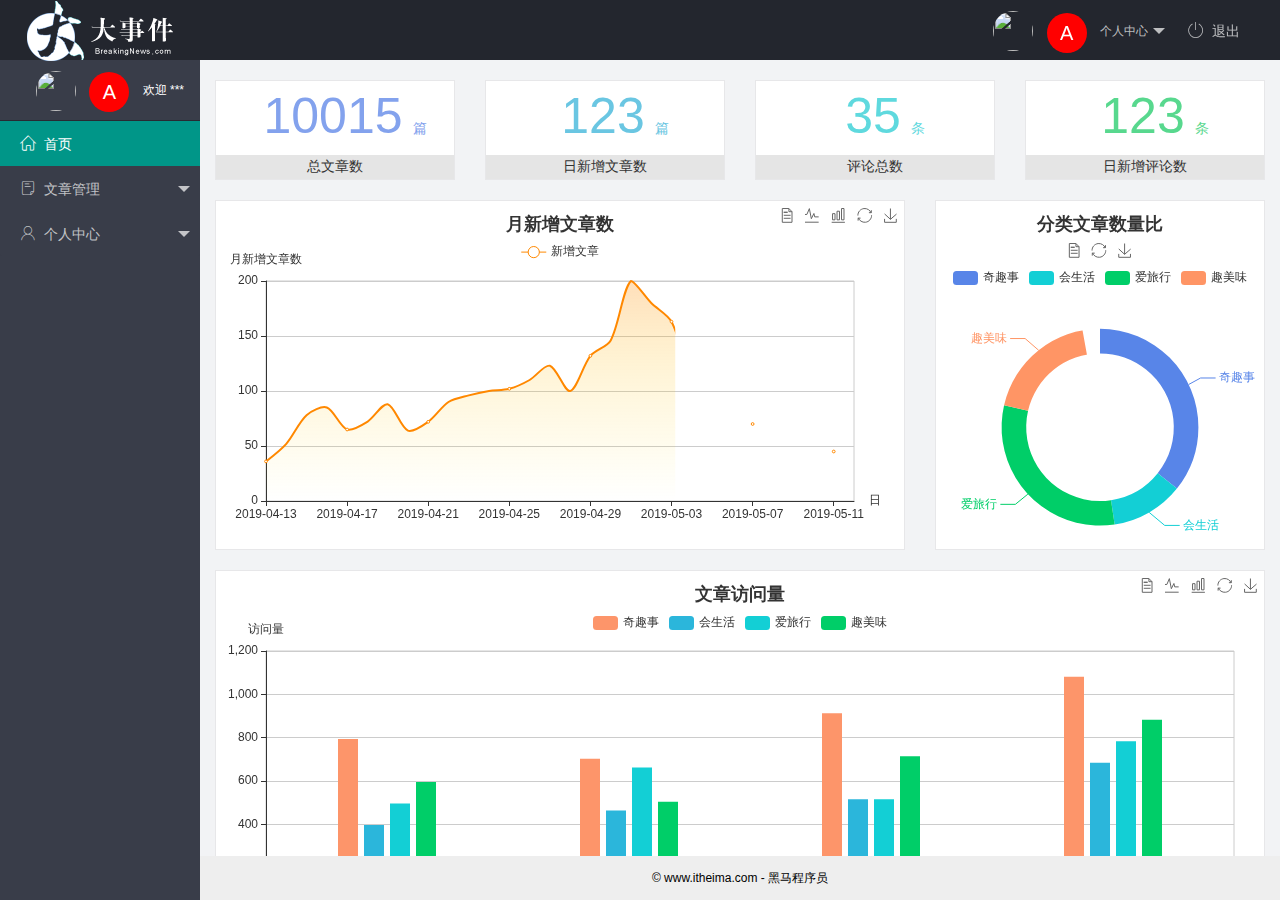
==== commit 15fd449a: "完成个人中心功能开发" ====
--- a/index.html
+++ b/index.html
@@ -28,9 +28,9 @@
             个人中心
           </a>
           <dl class="layui-nav-child">
-            <dd><a href="">基本资料</a></dd>
-            <dd><a href="">更换头像</a></dd>
-            <dd><a href="">重置密码</a></dd>
+            <dd><a href="/user/user_info.html" target="fm">基本资料</a></dd>
+            <dd><a href="/user/user_avatar.html" target="fm">更换头像</a></dd>
+            <dd><a href="/user/user_pwd.html" target="fm">重置密码</a></dd>
           </dl>
         </li>
         <li class="layui-nav-item">
@@ -69,13 +69,13 @@
             <a href="javascript:;"><span class="iconfont icon-user"></span>个人中心</a>
             <dl class="layui-nav-child">
               <dd>
-                <a href="javascript:;"><i class="layui-icon layui-icon-app"></i>基本资料</a>
+                <a href="/user/user_info.html" target="fm"><i class="layui-icon layui-icon-app"></i>基本资料</a>
               </dd>
               <dd>
-                <a href="javascript:;"><i class="layui-icon layui-icon-app"></i>更换头像</a>
+                <a href="/user/user_avatar.html" target="fm"><i class="layui-icon layui-icon-app"></i>更换头像</a>
               </dd>
               <dd>
-                <a href="javascript:;"><i class="layui-icon layui-icon-app"></i>重置密码</a>
+                <a href="/user/user_pwd.html" target="fm"><i class="layui-icon layui-icon-app"></i>重置密码</a>
               </dd>
             </dl>
           </li>
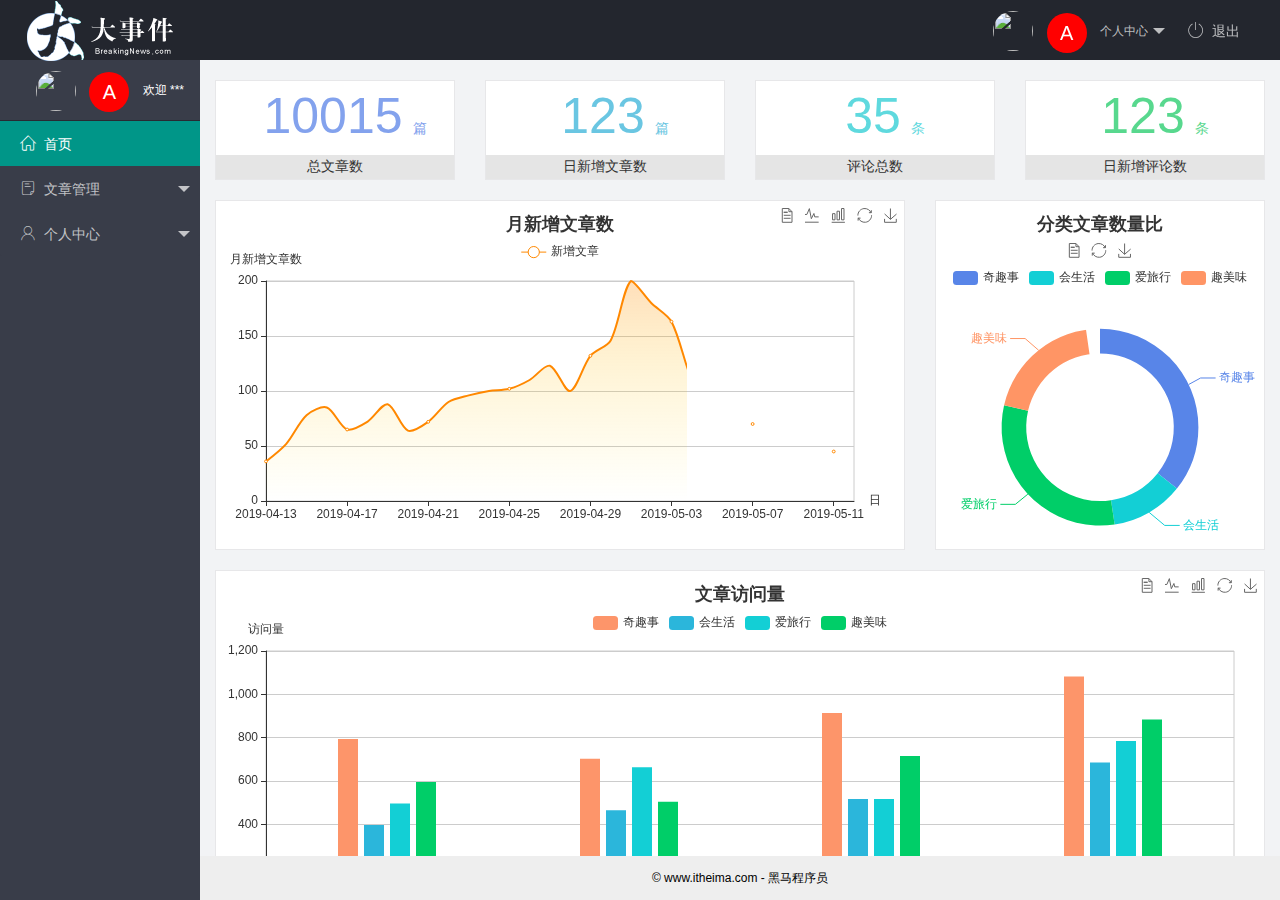
==== commit ac9d7f94: "完成了文章管理模块的开发" ====
--- a/index.html
+++ b/index.html
@@ -55,13 +55,13 @@
             <a class="" href="javascript:;"><span class="iconfont icon-16"></span>文章管理</a>
             <dl class="layui-nav-child">
               <dd>
-                <a href="javascript:;"><i class="layui-icon layui-icon-app"></i>文章类别</a>
+                <a href="/article/art_cate.html" target="fm"><i class="layui-icon layui-icon-app"></i>文章类别</a>
               </dd>
               <dd>
-                <a href="javascript:;"><i class="layui-icon layui-icon-app"></i>文章列表</a>
+                <a href="/article/art_list.html" target="fm"><i class="layui-icon layui-icon-app"></i>文章列表</a>
               </dd>
               <dd>
-                <a href="javascript:;"><i class="layui-icon layui-icon-app"></i>发布文章</a>
+                <a href="/article/art_pub.html" target="fm"><i class="layui-icon layui-icon-app"></i>发布文章</a>
               </dd>
             </dl>
           </li>
